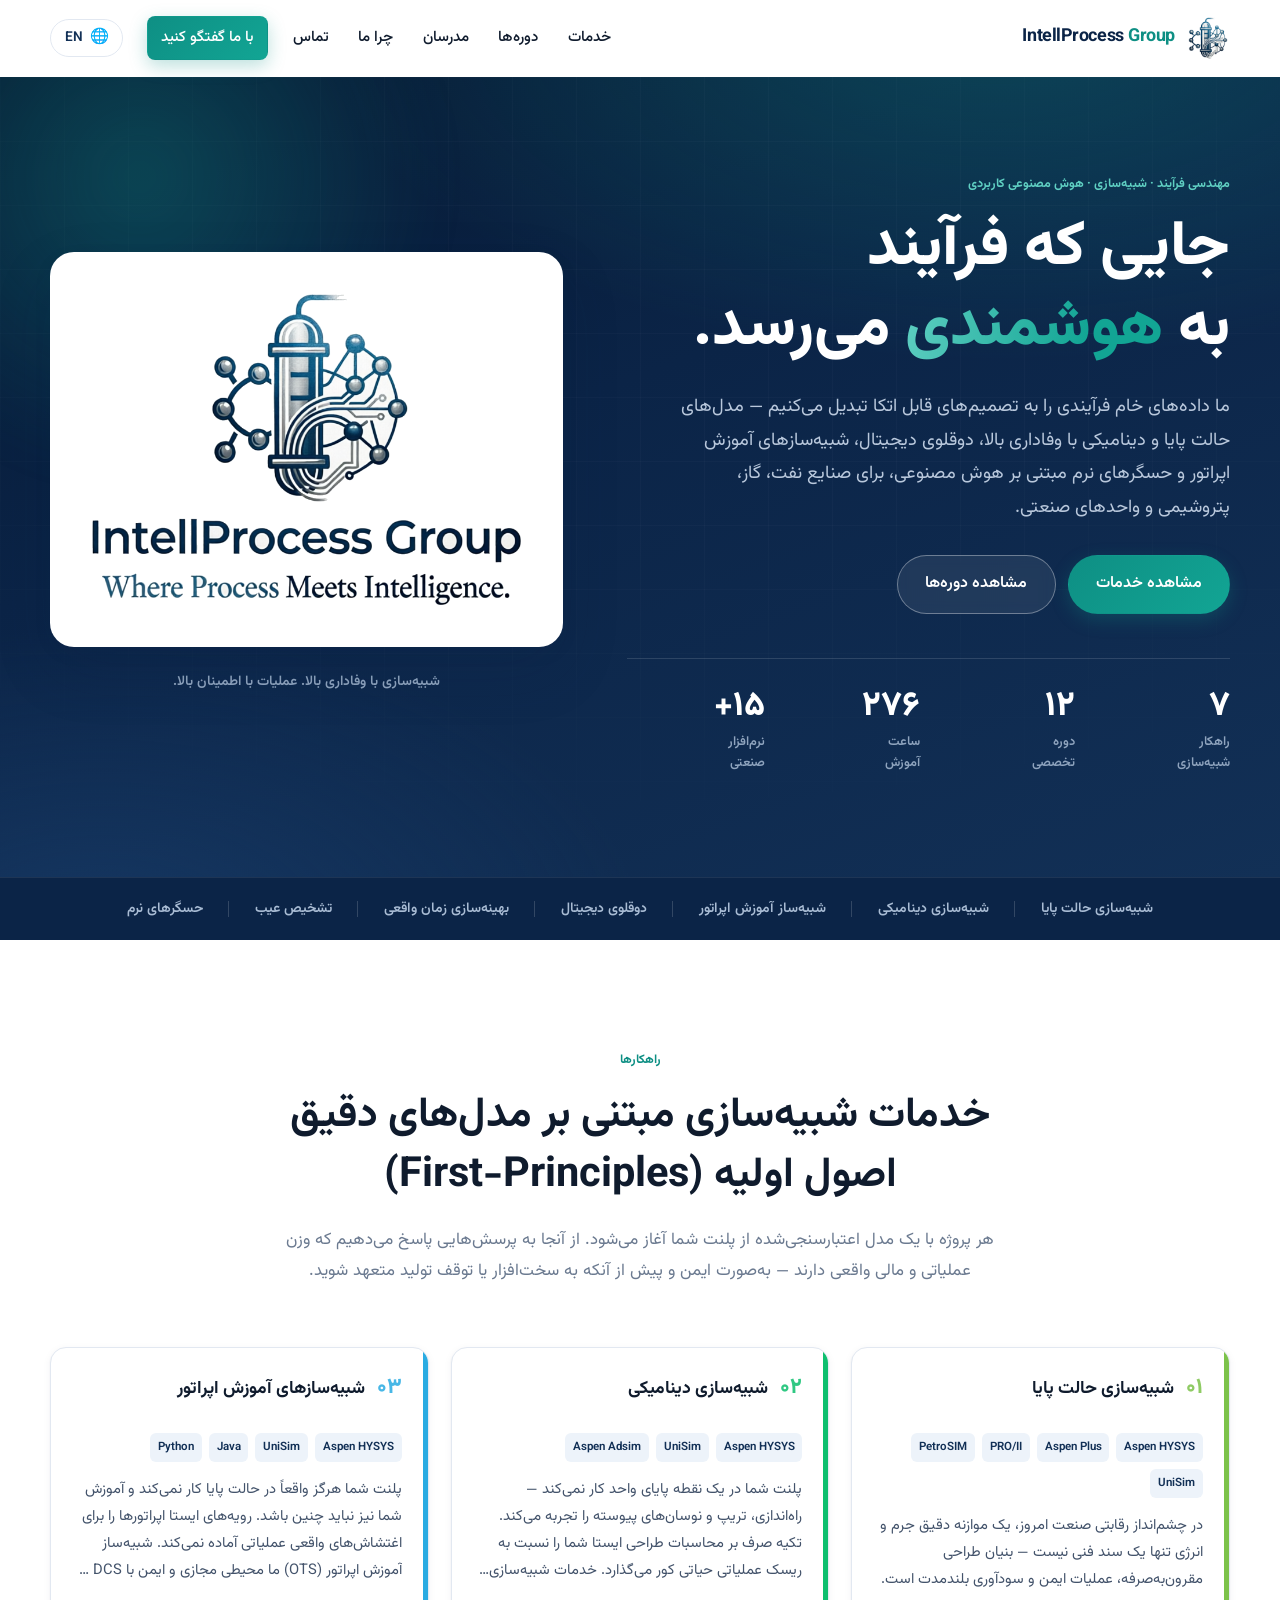
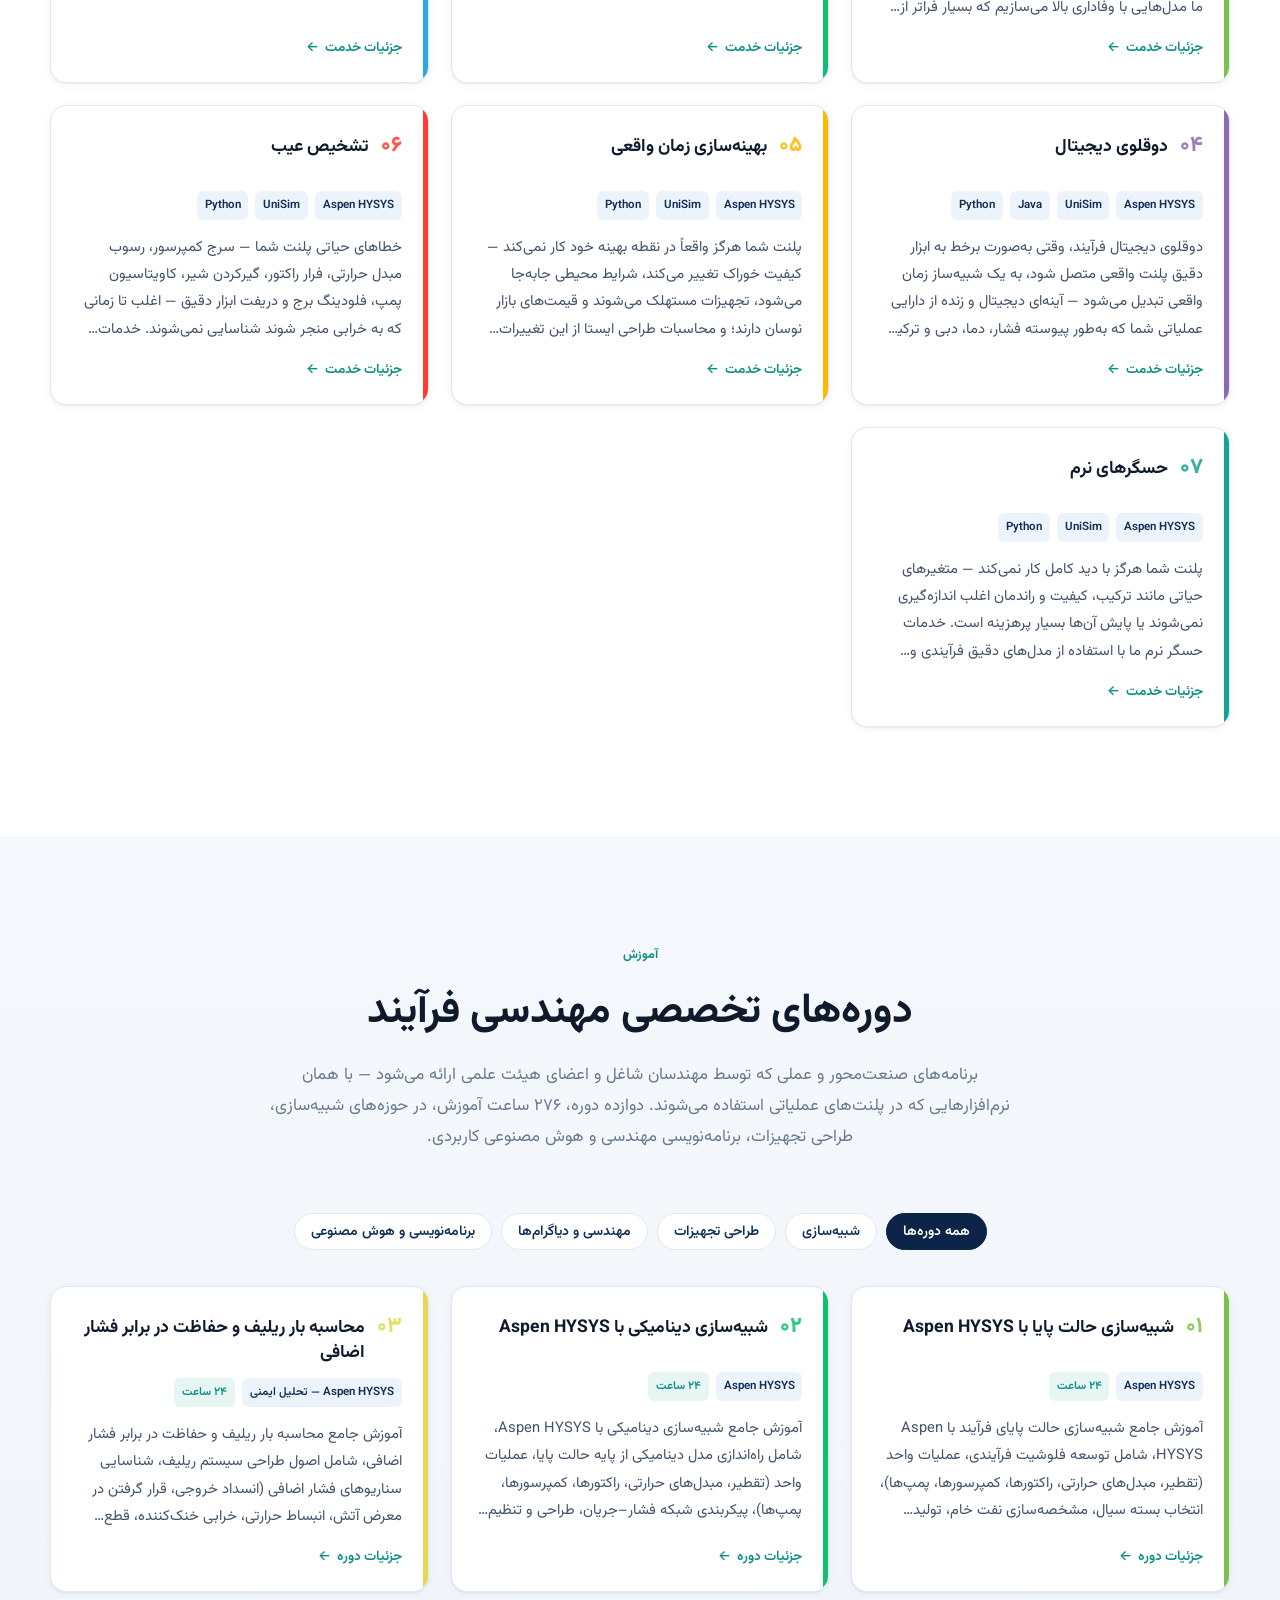
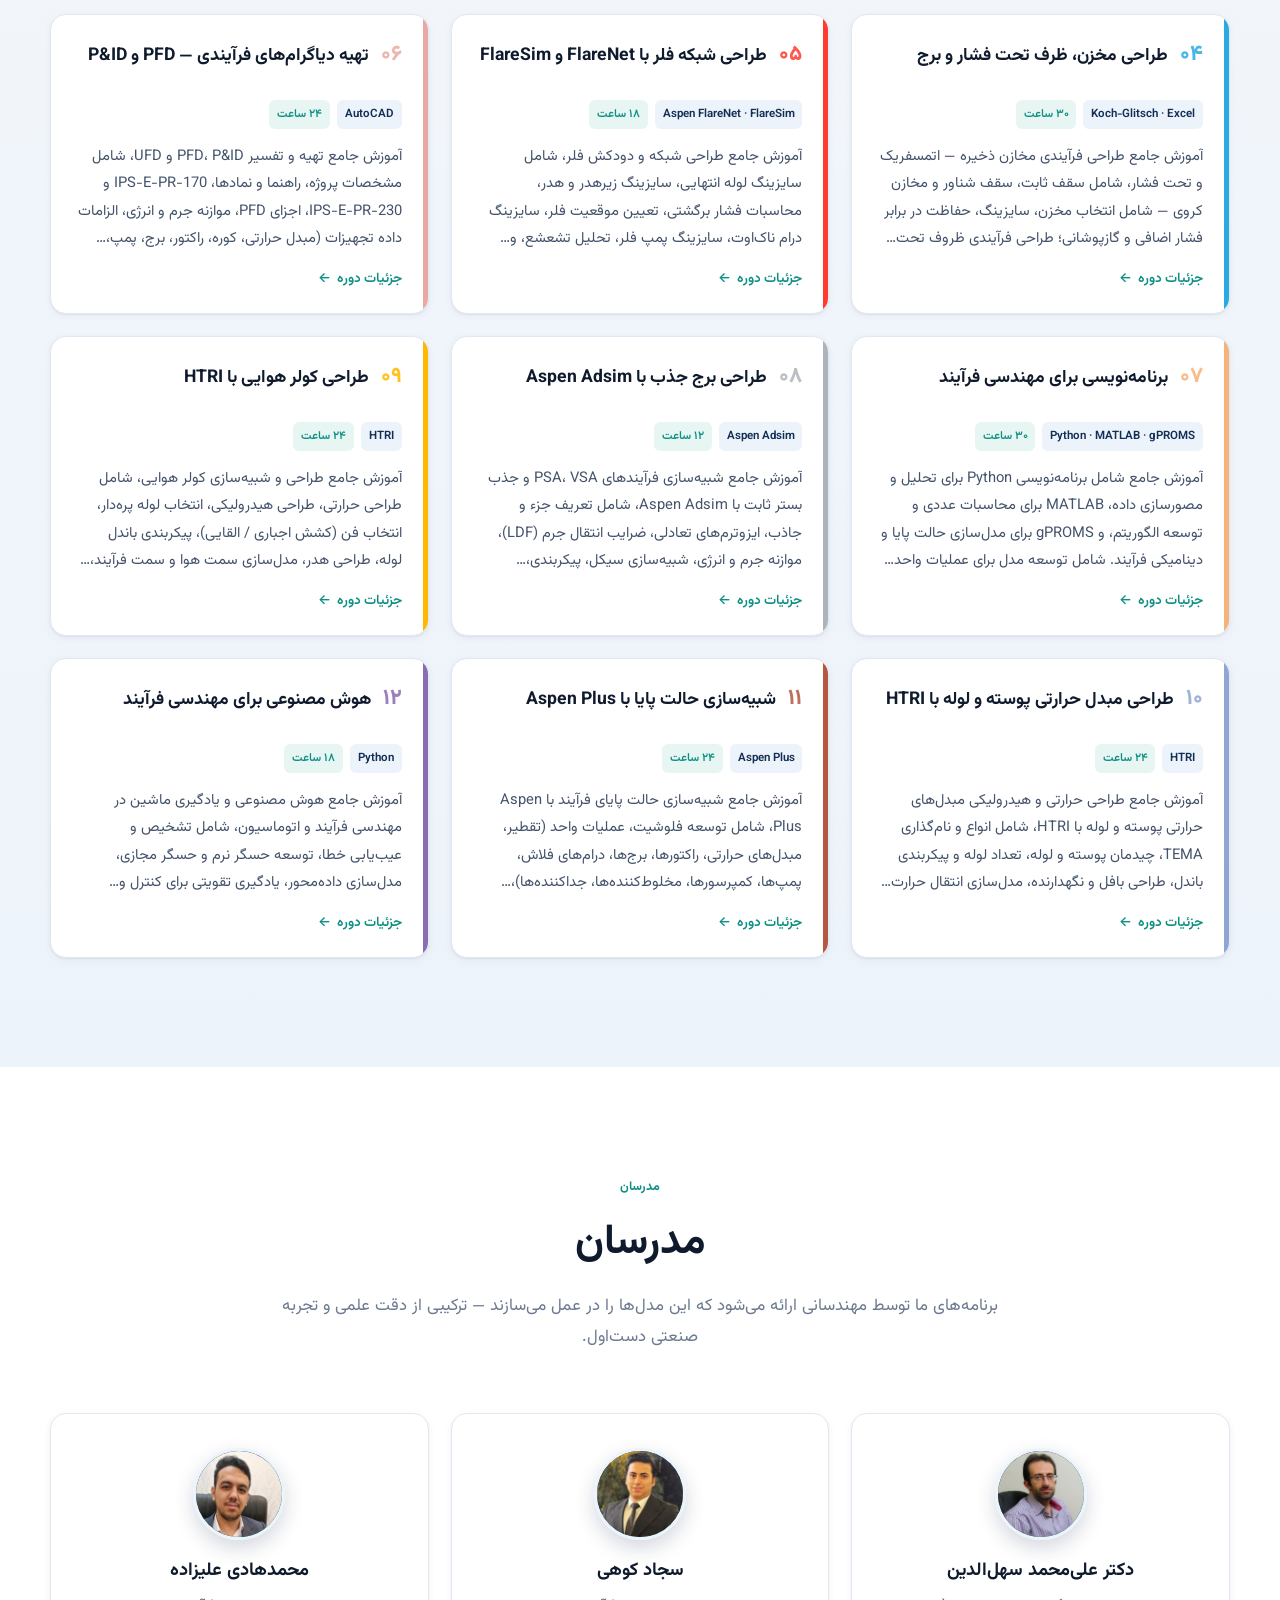
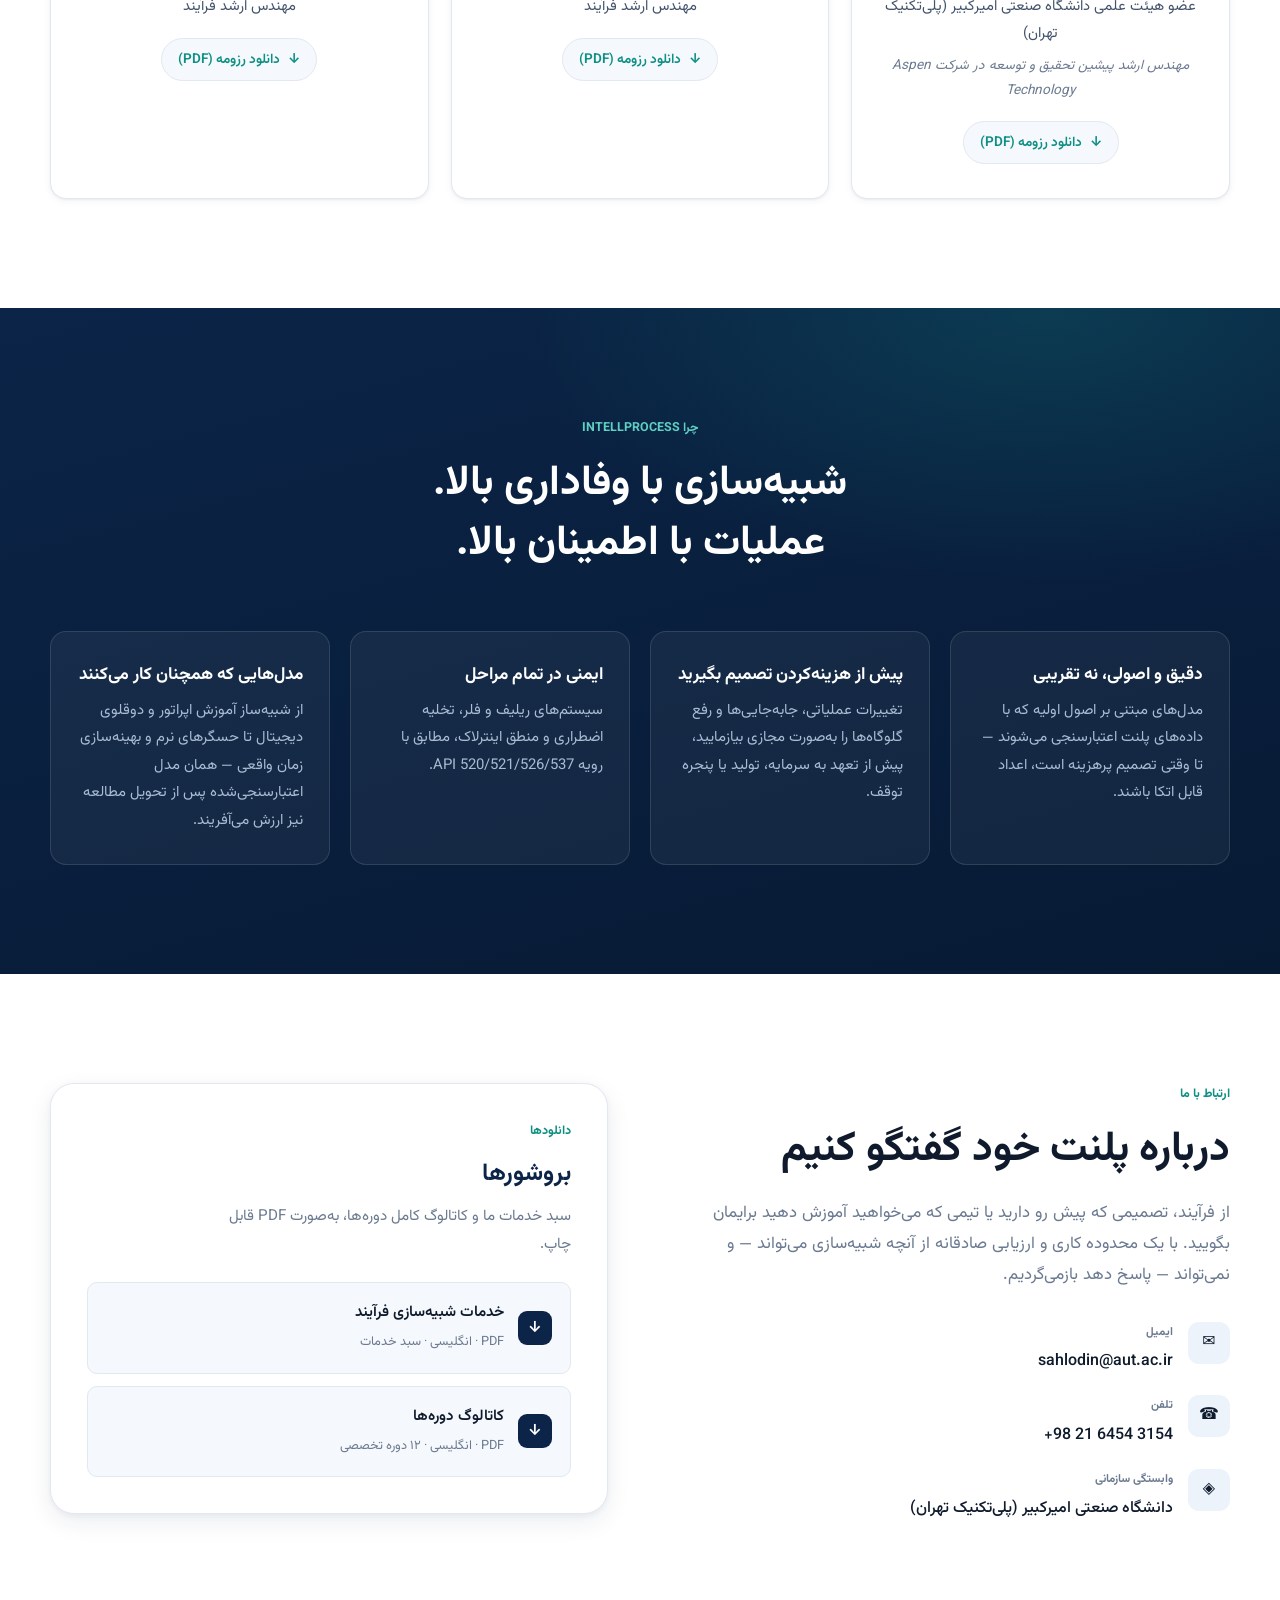
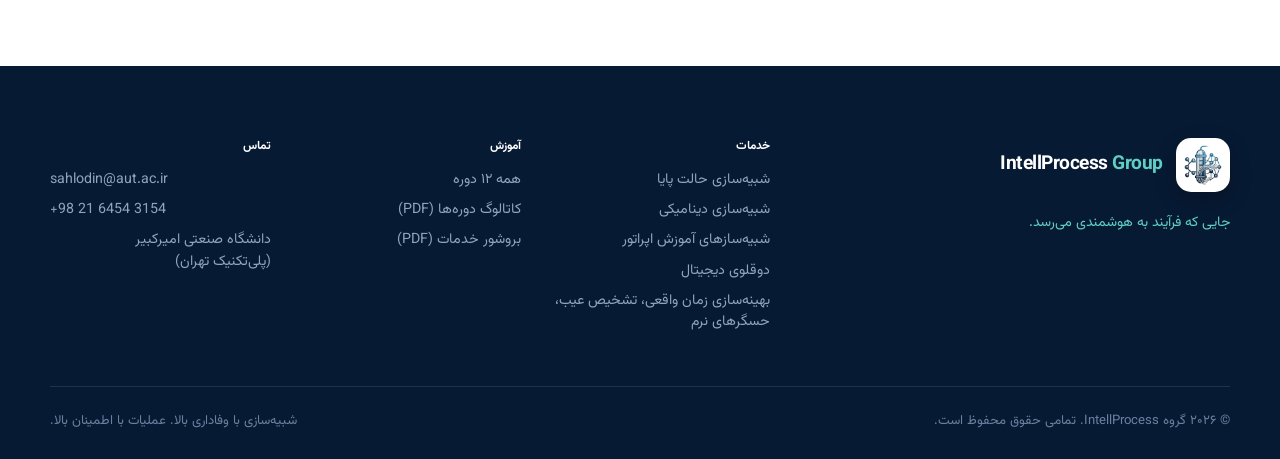
==== index.html @ f1c38908 "initial commit" ====
<!DOCTYPE html>
<html lang="fa" dir="rtl">
<head>
<meta charset="utf-8">
<meta name="viewport" content="width=device-width, initial-scale=1">
<title>گروه IntellProcess — جایی که فرآیند به هوشمندی می‌رسد</title>
<meta name="description" content="گروه IntellProcess خدمات شبیه‌سازی فرآیند با وفاداری بالا ارائه می‌دهد — مدل‌سازی حالت پایا و دینامیکی، دوقلوی دیجیتال، شبیه‌ساز آموزش اپراتور، بهینه‌سازی زمان واقعی، تشخیص عیب و حسگرهای نرم — همراه با دوره‌های تخصصی مهندسی فرآیند در Aspen HYSYS، Aspen Plus، HTRI و بیشتر.">
<meta name="theme-color" content="#0B2447">
<link rel="icon" type="image/png" href="assets/img/favicon-64.png">
<link rel="apple-touch-icon" href="assets/img/apple-touch-icon.png">
<meta property="og:title" content="گروه IntellProcess — جایی که فرآیند به هوشمندی می‌رسد">
<meta property="og:description" content="شبیه‌سازی با وفاداری بالا. عملیات با اطمینان بالا. خدمات شبیه‌سازی فرآیند و دوره‌های تخصصی مهندسی فرآیند.">
<meta property="og:image" content="assets/img/logo-lockup.png">
<meta property="og:locale" content="fa_IR">
<link rel="preconnect" href="https://fonts.googleapis.com">
<link rel="preconnect" href="https://fonts.gstatic.com" crossorigin>
<link href="https://fonts.googleapis.com/css2?family=Inter:wght@400;500;600;700&family=Sora:wght@600;700;800&family=Vazirmatn:wght@400;500;600;700;800&display=swap" rel="stylesheet">
<link rel="alternate" hreflang="fa" href="index.html">
<link rel="alternate" hreflang="en" href="en.html">
<link rel="alternate" hreflang="x-default" href="index.html">
<link rel="stylesheet" href="assets/css/styles.css">
</head>
<body>
<a class="skip-link" href="#main">پرش به محتوا</a>

<header class="header" id="top">
  <div class="wrap header__inner">
    <a class="brand" href="#top" aria-label="گروه IntellProcess — صفحه اصلی">
      <img class="brand__mark" src="assets/img/logo-mark.png" alt="" width="44" height="44">
      <span class="brand__name" dir="ltr"><b>IntellProcess</b> <i>Group</i></span>
    </a>

    <nav class="nav" id="nav" aria-label="ناوبری اصلی">
      <a href="#services">خدمات</a>
      <a href="#courses">دوره‌ها</a>
      <a href="#instructors">مدرسان</a>
      <a href="#approach">چرا ما</a>
      <a href="#contact">تماس</a>
      <a class="btn btn--primary nav__cta" href="#contact">با ما گفتگو کنید</a>
    </nav>

    <a class="lang" href="en.html" hreflang="en" lang="en" aria-label="Switch language to English">
      <span class="lang__ico" aria-hidden="true">🌐</span>EN
    </a>

    <button class="nav-toggle" id="navToggle" aria-expanded="false" aria-controls="nav" aria-label="نمایش منو">
      <span></span><span></span><span></span>
    </button>
  </div>
</header>

<main id="main">

  <!-- ── HERO ─────────────────────────────────────────────── -->
  <section class="hero">
    <div class="hero__grid" aria-hidden="true"></div>
    <div class="hero__glow" aria-hidden="true"></div>
    <div class="wrap hero__inner">
      <div class="hero__copy">
        <p class="eyebrow eyebrow--light">مهندسی فرآیند · شبیه‌سازی · هوش مصنوعی کاربردی</p>
        <h1 class="hero__title">جایی که فرآیند<br>به <span class="accent">هوشمندی</span> می‌رسد.</h1>
        <p class="hero__lede">
          ما داده‌های خام فرآیندی را به تصمیم‌های قابل اتکا تبدیل می‌کنیم —
          مدل‌های حالت پایا و دینامیکی با وفاداری بالا، دوقلوی دیجیتال، شبیه‌سازهای آموزش اپراتور
          و حسگرهای نرم مبتنی بر هوش مصنوعی، برای صنایع نفت، گاز، پتروشیمی و واحدهای صنعتی.
        </p>
        <div class="hero__actions">
          <a class="btn btn--primary btn--lg" href="#services">مشاهده خدمات</a>
          <a class="btn btn--ghost btn--lg" href="#courses">مشاهده دوره‌ها</a>
        </div>
        <dl class="stats">
          <div class="stat"><dt>۷</dt><dd>راهکار<br>شبیه‌سازی</dd></div>
          <div class="stat"><dt>۱۲</dt><dd>دوره<br>تخصصی</dd></div>
          <div class="stat"><dt>۲۷۶</dt><dd>ساعت<br>آموزش</dd></div>
          <div class="stat"><dt>۱۵+</dt><dd>نرم‌افزار<br>صنعتی</dd></div>
        </dl>
      </div>

      <div class="hero__panel">
        <div class="hero__card">
          <img src="assets/img/logo-lockup.png" alt="IntellProcess Group — Where Process Meets Intelligence" width="740" height="537">
        </div>
        <p class="hero__cardnote">شبیه‌سازی با وفاداری بالا. عملیات با اطمینان بالا.</p>
      </div>
    </div>
  </section>

  <!-- ── CAPABILITY STRIP ─────────────────────────────────── -->
  <section class="strip" aria-label="راهکارهای ما در یک نگاه">
    <div class="wrap">
      <ul class="strip__list">
        <li>شبیه‌سازی حالت پایا</li>
        <li>شبیه‌سازی دینامیکی</li>
        <li>شبیه‌ساز آموزش اپراتور</li>
        <li>دوقلوی دیجیتال</li>
        <li>بهینه‌سازی زمان واقعی</li>
        <li>تشخیص عیب</li>
        <li>حسگرهای نرم</li>
      </ul>
    </div>
  </section>

  <!-- ── SERVICES ─────────────────────────────────────────── -->
  <section class="section" id="services">
    <div class="wrap">
      <header class="section__head reveal">
        <p class="eyebrow">راهکارها</p>
        <h2 class="section__title">خدمات شبیه‌سازی مبتنی بر مدل‌های دقیق اصول اولیه (First-Principles)</h2>
        <p class="section__lede">
          هر پروژه با یک مدل اعتبارسنجی‌شده از پلنت شما آغاز می‌شود. از آنجا به پرسش‌هایی پاسخ
          می‌دهیم که وزن عملیاتی و مالی واقعی دارند — به‌صورت ایمن و پیش از آنکه به سخت‌افزار یا
          توقف تولید متعهد شوید.
        </p>
      </header>

      <div class="courses" id="serviceGrid">

        <article class="course reveal" style="--c:#7CC24A" data-kind="service">
          <div class="course__bar"></div>
          <div class="course__head">
            <span class="course__num">۰۱</span>
            <h3>شبیه‌سازی حالت پایا</h3>
          </div>
          <div class="course__meta">
            <span class="tag">Aspen HYSYS</span><span class="tag">Aspen Plus</span><span class="tag">PRO/II</span><span class="tag">PetroSIM</span><span class="tag">UniSim</span>
          </div>
          <div class="course__body">
            <p>در چشم‌انداز رقابتی صنعت امروز، یک موازنه دقیق جرم و انرژی تنها یک سند فنی نیست —
            بنیان طراحی مقرون‌به‌صرفه، عملیات ایمن و سودآوری بلندمدت است. ما مدل‌هایی با وفاداری
            بالا می‌سازیم که بسیار فراتر از محاسبات پایه می‌روند و داده‌های خام فرآیندی را به بینش
            مهندسی قابل اقدام تبدیل می‌کنند؛ تا بتوانید مصرف انرژی را بهینه کنید، گلوگاه‌ها را حذف
            کنید و هزینه سرمایه‌ای و عملیاتی را پیش از خرج کردن یک دلار برای سخت‌افزار کاهش دهید.</p>
          </div>
          <button class="course__more" type="button">جزئیات خدمت</button>
        </article>

        <article class="course reveal" style="--c:#0DBF6E" data-kind="service">
          <div class="course__bar"></div>
          <div class="course__head">
            <span class="course__num">۰۲</span>
            <h3>شبیه‌سازی دینامیکی</h3>
          </div>
          <div class="course__meta">
            <span class="tag">Aspen HYSYS</span><span class="tag">UniSim</span><span class="tag">Aspen Adsim</span>
          </div>
          <div class="course__body">
            <p>پلنت شما در یک نقطه پایای واحد کار نمی‌کند — راه‌اندازی، تریپ و نوسان‌های پیوسته را
            تجربه می‌کند. تکیه صرف بر محاسبات طراحی ایستا شما را نسبت به ریسک عملیاتی حیاتی کور می‌گذارد.
            خدمات شبیه‌سازی دینامیکی ما رفتار گذرای واقعی فرآیند شما را مدل‌سازی می‌کند و به ما
            امکان می‌دهد سناریوهای کنترلی، توالی‌های خاموشی اضطراری و سیستم‌های ضدسرج کمپرسور را
            به‌صورت مجازی بیازماییم. نتیجه، اطمینان برای اتخاذ تصمیم‌های عملیاتی حیاتی است — بهبود
            ایمنی، حفاظت از دارایی‌ها و پرهیز از توقف‌های پرهزینه.</p>
          </div>
        
          <button class="course__more" type="button">جزئیات خدمت</button>
        </article>

        <article class="course reveal" style="--c:#29ABE2" data-kind="service">
          <div class="course__bar"></div>
          <div class="course__head">
            <span class="course__num">۰۳</span>
            <h3>شبیه‌سازهای آموزش اپراتور</h3>
          </div>
          <div class="course__meta">
            <span class="tag">Aspen HYSYS</span><span class="tag">UniSim</span><span class="tag">Java</span><span class="tag">Python</span>
          </div>
          <div class="course__body">
            <p>پلنت شما هرگز واقعاً در حالت پایا کار نمی‌کند و آموزش شما نیز نباید چنین باشد.
            رویه‌های ایستا اپراتورها را برای اغتشاش‌های واقعی عملیاتی آماده نمی‌کند. شبیه‌ساز آموزش
            اپراتور (OTS) ما محیطی مجازی و ایمن با DCS و SIS کاملاً بازسازی‌شده و HMI
            مشابه فراهم می‌کند — به‌گونه‌ای که هر صفحه، آلارم و دکمه کنترل دقیقاً مانند کنسول واقعی به نظر
            می‌رسد و رفتار می‌کند. اپراتورها راه‌اندازی، تریپ و سناریوهای اضطراری را بارها تمرین
            می‌کنند، بدون آنکه پلنت در خطر باشد. نتیجه، نیروی کاری است که با اطمینان واکنش نشان
            می‌دهد، خطای انسانی را کاهش می‌دهد و از توقف‌های پرهزینه جلوگیری می‌کند.</p>
          </div>
          <button class="course__more" type="button">جزئیات خدمت</button>
        </article>

        <article class="course reveal" style="--c:#8B6BB1" data-kind="service">
          <div class="course__bar"></div>
          <div class="course__head">
            <span class="course__num">۰۴</span>
            <h3>دوقلوی دیجیتال</h3>
          </div>
          <div class="course__meta">
            <span class="tag">Aspen HYSYS</span><span class="tag">UniSim</span><span class="tag">Java</span><span class="tag">Python</span>
          </div>
          <div class="course__body">
            <p>دوقلوی دیجیتال فرآیند، وقتی به‌صورت برخط به ابزار دقیق پلنت واقعی متصل شود، به یک
            شبیه‌ساز زمان واقعی تبدیل می‌شود — آینه‌ای دیجیتال و زنده از دارایی عملیاتی شما که
            به‌طور پیوسته فشار، دما، دبی و ترکیب را برای هر جریان و هر سینی در هر برج محاسبه
            می‌کند. این سیستم به‌عنوان حسگر نرم و پشتیبان آنالایزرهای برخط عمل می‌کند، تشخیص
            پیشرفته اجزای مشکل‌دار را از طریق آلارم‌های کل‌نگر مانند «افت راندمان کمپرسور»
            به‌جای ابزارهای فیزیکی تک‌متغیره فراهم می‌آورد، و با اجرای سریع‌تر از زمان واقعی
            پیش‌بینی‌های آینده‌نگر ارائه می‌دهد — مانند «برج فشار بالا در ۱۰ دقیقه فلود می‌کند»
            یا «کیفیت محصول در ۳۰ دقیقه از مشخصات خارج می‌شود». این مدل که همیشه با وضعیت جاری
            پلنت همگام است، به‌عنوان مشاور تحلیل سناریو (what-if) نیز عمل می‌کند و با تصاویر
            لحظه‌ای (snapshot) ذخیره‌شده خودکار، تحلیل پس از حادثه را با بازگردانی شرایط دقیق گذشته و بازپخش سناریو ممکن
            می‌سازد.</p>
          </div>
          <button class="course__more" type="button">جزئیات خدمت</button>
        </article>

        <article class="course reveal" style="--c:#FFB800" data-kind="service">
          <div class="course__bar"></div>
          <div class="course__head">
            <span class="course__num">۰۵</span>
            <h3>بهینه‌سازی زمان واقعی</h3>
          </div>
          <div class="course__meta">
            <span class="tag">Aspen HYSYS</span><span class="tag">UniSim</span><span class="tag">Python</span>
          </div>
          <div class="course__body">
            <p>پلنت شما هرگز واقعاً در نقطه بهینه خود کار نمی‌کند — کیفیت خوراک تغییر می‌کند،
            شرایط محیطی جابه‌جا می‌شود، تجهیزات مستهلک می‌شوند و قیمت‌های بازار نوسان دارند؛ و
            محاسبات طراحی ایستا از این تغییرات عقب می‌مانند. خدمات بهینه‌سازی زمان واقعی ما از یک
            مدل فرآیندی دقیق و با وفاداری بالا استفاده می‌کند که به‌طور پیوسته شرایط عملیاتی بهینه
            پلنت شما را محاسبه می‌کند — بیشینه‌سازی بازده، کمینه‌سازی مصرف انرژی و بهبود سودآوری —
            با رعایت تمام محدودیت‌های فرآیندی، حدود تجهیزات و حاشیه‌های ایمنی. این سیستم
            توصیه‌های آگاه به محدودیت ارائه می‌دهد، تحلیل فرضی را پیش از اعمال تغییرات روی پلنت
            واقعی ممکن می‌سازد، و با کمّی‌کردن اثر مالی رفع محدودیت‌های فرآیندی، فرصت‌های رفع
            گلوگاه را آشکار می‌کند.</p>
          </div>
          <button class="course__more" type="button">جزئیات خدمت</button>
        </article>

        <article class="course reveal" style="--c:#FF3B30" data-kind="service">
          <div class="course__bar"></div>
          <div class="course__head">
            <span class="course__num">۰۶</span>
            <h3>تشخیص عیب</h3>
          </div>
          <div class="course__meta">
            <span class="tag">Aspen HYSYS</span><span class="tag">UniSim</span><span class="tag">Python</span>
          </div>
          <div class="course__body">
            <p>خطاهای حیاتی پلنت شما — سرج کمپرسور، رسوب مبدل حرارتی، فرار راکتور، گیرکردن شیر،
            کاویتاسیون پمپ، فلودینگ برج و دریفت ابزار دقیق — اغلب تا زمانی که به خرابی منجر شوند
            شناسایی نمی‌شوند. خدمات تشخیص و عیب‌یابی خطای ما، مدل‌های فرآیندی مبتنی بر اصول اولیه
            را با یادگیری ماشین (طبقه‌بندی، PCA، PLS، شبکه‌های عصبی) و داده‌های زمان واقعی
            SCADA/DCS ترکیب می‌کند تا امضای خطاهای مشخص را شناسایی، اجزای معیوب را جداسازی، شدت
            خطا را طبقه‌بندی و پیش از عبور از حدود عملیاتی، هشدارهای پیش‌بینانه صادر کند — و بدین
            ترتیب وابستگی به بازبینی دستی لاگ‌ها یا آلارم‌های آستانه تک‌متغیره حذف می‌شود.</p>
          </div>
          <div class="apps">
            <h4>کاربردهای واقعی</h4>
            <ul>
              <li><b>ارتعاش کمپرسور</b> — تحلیل فرکانسی و روند دامنه برای شناسایی سایش یاتاقان، عدم تعادل پروانه و پیش‌نشانه‌های سرج.</li>
              <li><b>رسوب مبدل حرارتی</b> — ردیابی ضریب رسوب و ضریب U از دما و بار ورودی/خروجی، و زمان‌بندی شست‌وشو پیش از کاهش تولید.</li>
              <li><b>کاویتاسیون پمپ</b> — افت فشار مکش، جهش جریان موتور و تغییر الگوی ارتعاش، برای جلوگیری از فرسایش پروانه.</li>
              <li><b>فلودینگ برج</b> — روند افت فشار (DP)، پروفیل دمای سینی و نوسان سطح مایع، برای جلوگیری از محصول خارج از مشخصات.</li>
              <li><b>دریفت ابزار دقیق</b> — همبستگی متقابل سنسورهای افزونه و اعتبارسنجی مدل‌محور، بدون کالیبراسیون دستی.</li>
            </ul>
          </div>
          <button class="course__more" type="button">جزئیات خدمت</button>
        </article>

        <article class="course reveal" style="--c:#12A594" data-kind="service">
          <div class="course__bar"></div>
          <div class="course__head">
            <span class="course__num">۰۷</span>
            <h3>حسگرهای نرم</h3>
          </div>
          <div class="course__meta">
            <span class="tag">Aspen HYSYS</span><span class="tag">UniSim</span><span class="tag">Python</span>
          </div>
          <div class="course__body">
            <p>پلنت شما هرگز با دید کامل کار نمی‌کند — متغیرهای حیاتی مانند ترکیب، کیفیت و راندمان
            اغلب اندازه‌گیری نمی‌شوند یا پایش آن‌ها بسیار پرهزینه است. خدمات حسگر نرم ما با
            استفاده از مدل‌های دقیق فرآیندی و داده‌های زمان واقعی، این متغیرها را به‌طور پیوسته
            استنتاج می‌کند، نیاز به آزمون‌های آزمایشگاهی را حذف می‌کند، خطای انسانی را کاهش
            می‌دهد و پایش ایمن جریان‌های سمی یا خطرناک را ممکن می‌سازد — تا بتوانید کیفیت را بهبود
            دهید و هزینه‌ها را بدون نصب سخت‌افزار گران‌قیمت کاهش دهید.</p>
          </div>
          <div class="apps">
            <h4>کاربردهای واقعی</h4>
            <ul>
              <li><b>واحد جداسازی هوا</b> — استنتاج زمان واقعی خلوص O₂ و N₂ از دما، فشار و دبی برج‌ها، به‌عنوان پشتیبان آنالایزرهای گران‌قیمت.</li>
              <li><b>تصفیه فاضلاب</b> — استنتاج برخط BOD، COD، اکسیژن محلول، pH، SVI و نیتروژن/فسفر کل از داده‌های فرآیندی.</li>
              <li><b>واحد آب</b> — استنتاج برخط سیلیس، هدایت الکتریکی، TDS و نقطه شکست رزین از دبی، دما و عمر بستر، به‌جای نمونه‌برداری دستی و آزمون دستی رزین.</li>
            </ul>
          </div>
          <button class="course__more" type="button">جزئیات خدمت</button>
        </article>

      </div>
    </div>
  </section>

  <!-- ── COURSES ──────────────────────────────────────────── -->
  <section class="section section--tint" id="courses">
    <div class="wrap">
      <header class="section__head reveal">
        <p class="eyebrow">آموزش</p>
        <h2 class="section__title">دوره‌های تخصصی مهندسی فرآیند</h2>
        <p class="section__lede">
          برنامه‌های صنعت‌محور و عملی که توسط مهندسان شاغل و اعضای هیئت علمی ارائه می‌شود — با
          همان نرم‌افزارهایی که در پلنت‌های عملیاتی استفاده می‌شوند. دوازده دوره، ۲۷۶ ساعت آموزش،
          در حوزه‌های شبیه‌سازی، طراحی تجهیزات، برنامه‌نویسی مهندسی و هوش مصنوعی کاربردی.
        </p>
      </header>

      <div class="filters" id="filters" role="group" aria-label="فیلتر دوره‌ها بر اساس دسته‌بندی">
        <button class="chip is-active" data-filter="all">همه دوره‌ها</button>
        <button class="chip" data-filter="simulation">شبیه‌سازی</button>
        <button class="chip" data-filter="design">طراحی تجهیزات</button>
        <button class="chip" data-filter="engineering">مهندسی و دیاگرام‌ها</button>
        <button class="chip" data-filter="ai">برنامه‌نویسی و هوش مصنوعی</button>
      </div>

      <div class="courses" id="courseGrid">

        <article class="course reveal" data-cat="simulation" style="--c:#7CC24A">
          <div class="course__bar"></div>
          <div class="course__head">
            <span class="course__num">۰۱</span>
            <h3>شبیه‌سازی حالت پایا با Aspen HYSYS</h3>
          </div>
          <div class="course__meta"><span class="tag">Aspen HYSYS</span><span class="tag tag--time">۲۴ ساعت</span></div>
          <div class="course__body">
            <p>آموزش جامع شبیه‌سازی حالت پایای فرآیند با Aspen HYSYS، شامل توسعه فلوشیت فرآیندی،
            عملیات واحد (تقطیر، مبدل‌های حرارتی، راکتورها، کمپرسورها، پمپ‌ها)، انتخاب بسته سیال،
            مشخصه‌سازی نفت خام، تولید شبه‌جزءها، مخلوط‌سازی نفت خام، همگرایی جریان بازگشتی (Recycle)،
            ارزیابی هیدرولیکی برج، سینتیک راکتور، تحلیل حساسیت، بهینه‌سازی، استفاده از
            صفحه‌گسترده و اعتبارسنجی.</p>
          </div>
          <button class="course__more" type="button">جزئیات دوره</button>
        </article>

        <article class="course reveal" data-cat="simulation" style="--c:#0DBF6E">
          <div class="course__bar"></div>
          <div class="course__head">
            <span class="course__num">۰۲</span>
            <h3>شبیه‌سازی دینامیکی با Aspen HYSYS</h3>
          </div>
          <div class="course__meta"><span class="tag">Aspen HYSYS</span><span class="tag tag--time">۲۴ ساعت</span></div>
          <div class="course__body">
            <p>آموزش جامع شبیه‌سازی دینامیکی با Aspen HYSYS، شامل راه‌اندازی مدل دینامیکی از پایه
            حالت پایا، عملیات واحد (تقطیر، مبدل‌های حرارتی، راکتورها، کمپرسورها، پمپ‌ها)،
            پیکربندی شبکه فشار–جریان، طراحی و تنظیم سیستم کنترل (کنترل‌کننده‌های PID)، سیستم‌های
            خاموشی ایمنی و اینترلاک، تحلیل اغتشاش و آزمون سناریو، رفتار دینامیکی برج و راکتور،
            تحلیل سرج کمپرسور و کنترل ضدسرج، مطالعات تخلیه اضطراری، اعتبارسنجی عملکرد
            کنترل‌کننده و اعتبارسنجی با داده‌های عملیاتی پلنت.</p>
          </div>
          <button class="course__more" type="button">جزئیات دوره</button>
        </article>

        <article class="course reveal" data-cat="design" style="--c:#E3D94F">
          <div class="course__bar"></div>
          <div class="course__head">
            <span class="course__num">۰۳</span>
            <h3>محاسبه بار ریلیف و حفاظت در برابر فشار اضافی</h3>
          </div>
          <div class="course__meta"><span class="tag">Aspen HYSYS — تحلیل ایمنی</span><span class="tag tag--time">۲۴ ساعت</span></div>
          <div class="course__body">
            <p>آموزش جامع محاسبه بار ریلیف و حفاظت در برابر فشار اضافی، شامل اصول طراحی سیستم
            ریلیف، شناسایی سناریوهای فشار اضافی (انسداد خروجی، قرار گرفتن در معرض آتش، انبساط
            حرارتی، خرابی خنک‌کننده، قطع برق، خرابی ابزار دقیق، خرابی رفلاکس)، استانداردهای
            API 520/521/526، انتخاب تجهیز تخلیه فشار (PSV، PRV، دیسک انفجاری)، سایزینگ PSV و
            محاسبه اوریفیس، انتخاب و کاربرد دیسک انفجاری، پیکربندی لوله‌کشی ورودی و خروجی و
            تحلیل افت فشار، و طراحی سیستم تخلیه و بلوداون.</p>
          </div>
          <button class="course__more" type="button">جزئیات دوره</button>
        </article>

        <article class="course reveal" data-cat="design" style="--c:#29ABE2">
          <div class="course__bar"></div>
          <div class="course__head">
            <span class="course__num">۰۴</span>
            <h3>طراحی مخزن، ظرف تحت فشار و برج</h3>
          </div>
          <div class="course__meta"><span class="tag">Koch-Glitsch · Excel</span><span class="tag tag--time">۳۰ ساعت</span></div>
          <div class="course__body">
            <p>آموزش جامع طراحی فرآیندی مخازن ذخیره — اتمسفریک و تحت فشار، شامل سقف ثابت، سقف
            شناور و مخازن کروی — شامل انتخاب مخزن، سایزینگ، حفاظت در برابر فشار اضافی و
            گازپوشانی؛ طراحی فرآیندی ظروف تحت فشار، شامل ظروف عمودی و افقی از جمله جداکننده‌های
            دوفازی و سه‌فازی، با سایزینگ ظرف، انتخاب اجزای داخلی فرآیندی و حفاظت در برابر فشار
            اضافی؛ و طراحی فرآیندی برج‌ها، شامل برج‌های سینی‌دار و پکینگ‌دار با سایزینگ برج،
            طراحی هیدرولیکی، انتخاب سینی و پکینگ، اجزای داخلی فرآیندی، راندمان مرحله، تحلیل
            فلودینگ و انتریمنت و محاسبات افت فشار.</p>
          </div>
          <button class="course__more" type="button">جزئیات دوره</button>
        </article>

        <article class="course reveal" data-cat="design" style="--c:#FF3B30">
          <div class="course__bar"></div>
          <div class="course__head">
            <span class="course__num">۰۵</span>
            <h3>طراحی شبکه فلر با FlareNet و FlareSim</h3>
          </div>
          <div class="course__meta"><span class="tag">Aspen FlareNet · FlareSim</span><span class="tag tag--time">۱۸ ساعت</span></div>
          <div class="course__body">
            <p>آموزش جامع طراحی شبکه و دودکش فلر، شامل سایزینگ لوله انتهایی، سایزینگ زیرهدر و
            هدر، محاسبات فشار برگشتی، تعیین موقعیت فلر، سایزینگ درام ناک‌اوت، سایزینگ پمپ فلر،
            تحلیل تشعشع، و انطباق با API 521 و API 537.</p>
          </div>
          <button class="course__more" type="button">جزئیات دوره</button>
        </article>

        <article class="course reveal" data-cat="engineering" style="--c:#E9A9A3">
          <div class="course__bar"></div>
          <div class="course__head">
            <span class="course__num">۰۶</span>
            <h3>تهیه دیاگرام‌های فرآیندی — PFD و P&amp;ID</h3>
          </div>
          <div class="course__meta"><span class="tag">AutoCAD</span><span class="tag tag--time">۲۴ ساعت</span></div>
          <div class="course__body">
            <p>آموزش جامع تهیه و تفسیر PFD، P&amp;ID و UFD، شامل مشخصات پروژه، راهنما و نمادها،
            IPS-E-PR-170 و IPS-E-PR-230، اجزای PFD، موازنه جرم و انرژی، الزامات داده تجهیزات
            (مبدل حرارتی، کوره، راکتور، برج، پمپ، کمپرسور، مخزن)، ابزار دقیق و سیستم‌های کنترل،
            اطلاعات خط و PMS، سایزینگ خط در HYSYS، سطوح خاموشی، تهیه UFD، و مطالعات موردی برای
            واحدهای گازی و پالایشگاهی.</p>
          </div>
          <button class="course__more" type="button">جزئیات دوره</button>
        </article>

        <article class="course reveal" data-cat="ai" style="--c:#F7B27A">
          <div class="course__bar"></div>
          <div class="course__head">
            <span class="course__num">۰۷</span>
            <h3>برنامه‌نویسی برای مهندسی فرآیند</h3>
          </div>
          <div class="course__meta"><span class="tag">Python · MATLAB · gPROMS</span><span class="tag tag--time">۳۰ ساعت</span></div>
          <div class="course__body">
            <p>آموزش جامع شامل برنامه‌نویسی Python برای تحلیل و مصورسازی داده، MATLAB برای
            محاسبات عددی و توسعه الگوریتم، و gPROMS برای مدل‌سازی حالت پایا و دینامیکی فرآیند.
            شامل توسعه مدل برای عملیات واحد (راکتورها، برج‌های تقطیر، مبدل‌های حرارتی، پمپ‌ها،
            کمپرسورها، کریستالایزرها، بیوراکتورها)، تخمین پارامتر، بهینه‌سازی فرآیند، موازنه جرم
            و انرژی، الزامات داده تجهیزات، ابزار دقیق و سیستم‌های کنترل، و بهینه‌سازی دینامیکی
            برای فرآیندهای بچ و پیوسته. همراه با مطالعات موردی برای صنایع نفت و گاز، پتروشیمی و
            بیوفرآیندهای دارویی، و نیز گردش‌کارهای یکپارچه‌سازی Python، MATLAB و gPROMS برای
            شبیه‌سازی و تحلیل سرتاسری.</p>
          </div>
          <button class="course__more" type="button">جزئیات دوره</button>
        </article>

        <article class="course reveal" data-cat="design" style="--c:#AEB4BC">
          <div class="course__bar"></div>
          <div class="course__head">
            <span class="course__num">۰۸</span>
            <h3>طراحی برج جذب با Aspen Adsim</h3>
          </div>
          <div class="course__meta"><span class="tag">Aspen Adsim</span><span class="tag tag--time">۱۲ ساعت</span></div>
          <div class="course__body">
            <p>آموزش جامع شبیه‌سازی فرآیندهای PSA، VSA و جذب بستر ثابت با Aspen Adsim، شامل تعریف
            جزء و جاذب، ایزوترم‌های تعادلی، ضرایب انتقال جرم (LDF)، موازنه جرم و انرژی، شبیه‌سازی
            سیکل، پیکربندی، برهم‌کنش بسترها، تعیین حالت پایای سیکلی، تحلیل منحنی شکست
            (Breakthrough)، و مطالعات موردی صنعتی از جمله واحدهای جداسازی هوا.</p>
          </div>
          <button class="course__more" type="button">جزئیات دوره</button>
        </article>

        <article class="course reveal" data-cat="design" style="--c:#FFB800">
          <div class="course__bar"></div>
          <div class="course__head">
            <span class="course__num">۰۹</span>
            <h3>طراحی کولر هوایی با HTRI</h3>
          </div>
          <div class="course__meta"><span class="tag">HTRI</span><span class="tag tag--time">۲۴ ساعت</span></div>
          <div class="course__body">
            <p>آموزش جامع طراحی و شبیه‌سازی کولر هوایی، شامل طراحی حرارتی، طراحی هیدرولیکی،
            انتخاب لوله پره‌دار، انتخاب فن (کشش اجباری / القایی)، پیکربندی باندل لوله، طراحی هدر،
            مدل‌سازی سمت هوا و سمت فرآیند، محاسبات افت فشار، تحلیل ارتعاش، ارزیابی عملکرد،
            عیب‌یابی و بهینه‌سازی.</p>
          </div>
          <button class="course__more" type="button">جزئیات دوره</button>
        </article>

        <article class="course reveal" data-cat="design" style="--c:#8FA6D4">
          <div class="course__bar"></div>
          <div class="course__head">
            <span class="course__num">۱۰</span>
            <h3>طراحی مبدل حرارتی پوسته و لوله با HTRI</h3>
          </div>
          <div class="course__meta"><span class="tag">HTRI</span><span class="tag tag--time">۲۴ ساعت</span></div>
          <div class="course__body">
            <p>آموزش جامع طراحی حرارتی و هیدرولیکی مبدل‌های حرارتی پوسته و لوله با HTRI، شامل
            انواع و نام‌گذاری TEMA، چیدمان پوسته و لوله، تعداد لوله و پیکربندی باندل، طراحی بافل
            و نگهدارنده، مدل‌سازی انتقال حرارت و افت فشار در سمت پوسته و سمت لوله، ضرایب رسوب و
            حاشیه‌ها، تحلیل ارتعاش، ارزیابی و رفع گلوگاه مبدل‌های موجود، و یکپارچه‌سازی با
            شبیه‌سازی دقیق فرآیند.</p>
          </div>
          <button class="course__more" type="button">جزئیات دوره</button>
        </article>

        <article class="course reveal" data-cat="simulation" style="--c:#B5563F">
          <div class="course__bar"></div>
          <div class="course__head">
            <span class="course__num">۱۱</span>
            <h3>شبیه‌سازی حالت پایا با Aspen Plus</h3>
          </div>
          <div class="course__meta"><span class="tag">Aspen Plus</span><span class="tag tag--time">۲۴ ساعت</span></div>
          <div class="course__body">
            <p>آموزش جامع شبیه‌سازی حالت پایای فرآیند با Aspen Plus، شامل توسعه فلوشیت، عملیات
            واحد (تقطیر، مبدل‌های حرارتی، راکتورها، برج‌ها، درام‌های فلاش، پمپ‌ها، کمپرسورها،
            مخلوط‌کننده‌ها، جداکننده‌ها)، انتخاب روش خواص، مشخصه‌سازی نفتی و تولید شبه‌جزءها،
            تولید منحنی پوشش فاز، تنظیم و رگرسیون خواص فیزیکی، شیمی الکترولیت، جابه‌جایی جامدات،
            فرآوری پلیمر، تقطیر مبتنی بر نرخ، مدل‌سازی دقیق برج (RadFrac)، ارزیابی هیدرولیکی
            برج (سایزینگ سینی، سایزینگ پکینگ)، تقطیر بچ، سینتیک راکتور، تحلیل حساسیت، بهینه‌سازی،
            مشخصات طراحی، مطالعات موردی، بلوک‌های محاسباتی (Calculator)، مدل‌سازی معادله‌گرا، عیب‌یابی
            همگرایی و اعتبارسنجی با داده‌های پلنت.</p>
          </div>
          <button class="course__more" type="button">جزئیات دوره</button>
        </article>

        <article class="course reveal" data-cat="ai" style="--c:#8B6BB1">
          <div class="course__bar"></div>
          <div class="course__head">
            <span class="course__num">۱۲</span>
            <h3>هوش مصنوعی برای مهندسی فرآیند</h3>
          </div>
          <div class="course__meta"><span class="tag">Python</span><span class="tag tag--time">۱۸ ساعت</span></div>
          <div class="course__body">
            <p>آموزش جامع هوش مصنوعی و یادگیری ماشین در مهندسی فرآیند و اتوماسیون، شامل تشخیص و
            عیب‌یابی خطا، توسعه حسگر نرم و حسگر مجازی، مدل‌سازی داده‌محور، یادگیری تقویتی برای
            کنترل و بهینه‌سازی فرآیند، نگهداری پیش‌بینانه، تشخیص ناهنجاری، پیش‌بینی سری‌های
            زمانی، مدل‌سازی ترکیبی (ترکیب یادگیری ماشین با شبیه‌سازی فرآیند)، مهندسی اتوماسیون
            برای یکپارچه‌سازی سیستم کنترل، و بهره‌گیری از مدل‌های زبانی بزرگ برای تولید گزارش و
            کمک مهندسی.</p>
          </div>
          <button class="course__more" type="button">جزئیات دوره</button>
        </article>

      </div>
    </div>
  </section>

  <!-- ── INSTRUCTORS ──────────────────────────────────────── -->
  <section class="section" id="instructors">
    <div class="wrap">
      <header class="section__head reveal">
        <p class="eyebrow">مدرسان</p>
        <h2 class="section__title">مدرسان</h2>
        <p class="section__lede">
          برنامه‌های ما توسط مهندسانی ارائه می‌شود که این مدل‌ها را در عمل می‌سازند — ترکیبی از
          دقت علمی و تجربه صنعتی دست‌اول.
        </p>
      </header>

      <div class="people">
        <article class="person reveal">
          <div class="person__avatar"><img src="assets/img/people/ali.jpg" alt="" width="360" height="360" loading="lazy" decoding="async"></div>
          <h3>دکتر علی‌محمد سهل‌الدین</h3>
          <p class="person__role">عضو هیئت علمی دانشگاه صنعتی امیرکبیر (پلی‌تکنیک تهران)</p>
          <p class="person__note">مهندس ارشد پیشین تحقیق و توسعه در شرکت Aspen Technology</p>
          <a class="person__cv" href="Resume/Ali.pdf" target="_blank" rel="noopener noreferrer"
             aria-label="دانلود رزومه — دکتر علی‌محمد سهل‌الدین (PDF)">
            <span aria-hidden="true">↓</span> دانلود رزومه (PDF)
          </a>
        </article>
        <article class="person reveal">
          <div class="person__avatar"><img src="assets/img/people/sajjad.jpg" alt="" width="360" height="360" loading="lazy" decoding="async"></div>
          <h3>سجاد کوهی</h3>
          <p class="person__role">مهندس ارشد فرآیند</p>
          <a class="person__cv" href="Resume/Sajjad.pdf" target="_blank" rel="noopener noreferrer"
             aria-label="دانلود رزومه — سجاد کوهی (PDF)">
            <span aria-hidden="true">↓</span> دانلود رزومه (PDF)
          </a>
        </article>
        <article class="person reveal">
          <div class="person__avatar"><img src="assets/img/people/hadi.jpg" alt="" width="360" height="360" loading="lazy" decoding="async"></div>
          <h3>محمدهادی علیزاده</h3>
          <p class="person__role">مهندس ارشد فرآیند</p>
          <a class="person__cv" href="Resume/Hadi.pdf" target="_blank" rel="noopener noreferrer"
             aria-label="دانلود رزومه — محمدهادی علیزاده (PDF)">
            <span aria-hidden="true">↓</span> دانلود رزومه (PDF)
          </a>
        </article>
      </div>
    </div>
  </section>

  <!-- ── APPROACH ─────────────────────────────────────────── -->
  <section class="section section--dark" id="approach">
    <div class="wrap">
      <header class="section__head section__head--center reveal">
        <p class="eyebrow eyebrow--light">چرا IntellProcess</p>
        <h2 class="section__title">شبیه‌سازی با وفاداری بالا.<br>عملیات با اطمینان بالا.</h2>
      </header>
      <div class="pillars">
        <div class="pillar reveal">
          <h3>دقیق و اصولی، نه تقریبی</h3>
          <p>مدل‌های مبتنی بر اصول اولیه که با داده‌های پلنت اعتبارسنجی می‌شوند — تا وقتی تصمیم
             پرهزینه است، اعداد قابل اتکا باشند.</p>
        </div>
        <div class="pillar reveal">
          <h3>پیش از هزینه‌کردن تصمیم بگیرید</h3>
          <p>تغییرات عملیاتی، جابه‌جایی‌ها و رفع گلوگاه‌ها را به‌صورت مجازی بیازمایید، پیش از
             تعهد به سرمایه، تولید یا پنجره توقف.</p>
        </div>
        <div class="pillar reveal">
          <h3>ایمنی در تمام مراحل</h3>
          <p>سیستم‌های ریلیف و فلر، تخلیه اضطراری و منطق اینترلاک، مطابق با رویه
             API 520/521/526/537.</p>
        </div>
        <div class="pillar reveal">
          <h3>مدل‌هایی که همچنان کار می‌کنند</h3>
          <p>از شبیه‌ساز آموزش اپراتور و دوقلوی دیجیتال تا حسگرهای نرم و بهینه‌سازی زمان واقعی —
             همان مدل اعتبارسنجی‌شده پس از تحویل مطالعه نیز ارزش می‌آفریند.</p>
        </div>
      </div>
    </div>
  </section>

  <!-- ── CONTACT ──────────────────────────────────────────── -->
  <section class="section" id="contact">
    <div class="wrap contact">
      <div class="contact__copy reveal">
        <p class="eyebrow">ارتباط با ما</p>
        <h2 class="section__title">درباره پلنت خود گفتگو کنیم</h2>
        <p class="section__lede">
          از فرآیند، تصمیمی که پیش رو دارید یا تیمی که می‌خواهید آموزش دهید برایمان بگویید. با یک
          محدوده کاری و ارزیابی صادقانه از آنچه شبیه‌سازی می‌تواند — و نمی‌تواند — پاسخ دهد
          بازمی‌گردیم.
        </p>

        <ul class="contact__list">
          <li>
            <span class="contact__ico" aria-hidden="true">✉</span>
            <div><b>ایمیل</b><a href="mailto:sahlodin@aut.ac.ir" dir="ltr">sahlodin@aut.ac.ir</a></div>
          </li>
          <li>
            <span class="contact__ico" aria-hidden="true">☎</span>
            <div><b>تلفن</b><a href="tel:+982164543154" dir="ltr">+98 21 6454 3154</a></div>
          </li>
          <li>
            <span class="contact__ico" aria-hidden="true">◈</span>
            <div><b>وابستگی سازمانی</b><span>دانشگاه صنعتی امیرکبیر (پلی‌تکنیک تهران)</span></div>
          </li>
        </ul>

      </div>

      <div class="contact__aside reveal">
        <p class="eyebrow">دانلودها</p>
        <h3 class="contact__aside-title">بروشورها</h3>
        <p class="contact__aside-lede">
          سبد خدمات ما و کاتالوگ کامل دوره‌ها، به‌صورت PDF قابل چاپ.
        </p>

        <div class="brochures">
          <a class="brochure" href="assets/docs/IntellProcess-Simulation-Services.pdf" download>
            <span class="brochure__ico" aria-hidden="true">↓</span>
            <span><b>خدمات شبیه‌سازی فرآیند</b><small>PDF · انگلیسی · سبد خدمات</small></span>
          </a>
          <a class="brochure" href="assets/docs/IntellProcess-Course-Catalog.pdf" download>
            <span class="brochure__ico" aria-hidden="true">↓</span>
            <span><b>کاتالوگ دوره‌ها</b><small>PDF · انگلیسی · ۱۲ دوره تخصصی</small></span>
          </a>
        </div>
      </div>
    </div>
  </section>

</main>

<footer class="footer">
  <div class="wrap footer__inner">
    <div class="footer__brand">
      <div class="footer__lockup">
        <span class="footer__badge"><img src="assets/img/logo-mark.png" alt="" width="40" height="40"></span>
        <span class="footer__name" dir="ltr"><b>IntellProcess</b> <i>Group</i></span>
      </div>
      <p class="footer__slogan">جایی که فرآیند به هوشمندی می‌رسد.</p>
    </div>
    <nav class="footer__nav" aria-label="پانویس">
      <div>
        <h4>خدمات</h4>
        <a href="#services">شبیه‌سازی حالت پایا</a>
        <a href="#services">شبیه‌سازی دینامیکی</a>
        <a href="#services">شبیه‌سازهای آموزش اپراتور</a>
        <a href="#services">دوقلوی دیجیتال</a>
        <a href="#services">بهینه‌سازی زمان واقعی، تشخیص عیب، حسگرهای نرم</a>
      </div>
      <div>
        <h4>آموزش</h4>
        <a href="#courses">همه ۱۲ دوره</a>
        <a href="assets/docs/IntellProcess-Course-Catalog.pdf" download>کاتالوگ دوره‌ها (PDF)</a>
        <a href="assets/docs/IntellProcess-Simulation-Services.pdf" download>بروشور خدمات (PDF)</a>
      </div>
      <div>
        <h4>تماس</h4>
        <a href="mailto:sahlodin@aut.ac.ir" dir="ltr">sahlodin@aut.ac.ir</a>
        <a href="tel:+982164543154" dir="ltr">+98 21 6454 3154</a>
        <span>دانشگاه صنعتی امیرکبیر<br>(پلی‌تکنیک تهران)</span>
      </div>
    </nav>
  </div>
  <div class="wrap footer__base">
    <p>© <span id="year">۲۰۲۶</span> گروه IntellProcess. تمامی حقوق محفوظ است.</p>
    <p>شبیه‌سازی با وفاداری بالا. عملیات با اطمینان بالا.</p>
  </div>
</footer>

<div class="modal" id="modal" hidden>
  <div class="modal__backdrop" data-close></div>
  <div class="modal__panel" role="dialog" aria-modal="true" aria-labelledby="modalTitle">
    <button class="modal__close" type="button" data-close aria-label="بستن">×</button>
    <div class="modal__content" id="modalContent"></div>
  </div>
</div>

<script src="assets/js/main.js"></script>
</body>
</html>
---- assets/css/styles.css ----
/* ============================================================
   IntellProcess Group — stylesheet
   Where Process Meets Intelligence.
   ============================================================ */

:root{
  --navy-900:#071A34;
  --navy-800:#0B2447;
  --navy-700:#123056;
  --navy-600:#1B4272;
  --teal-600:#0E8F84;
  --teal-500:#12A594;
  --teal-300:#5FCFC2;
  --ink:#0F1B2D;
  --body:#43536B;
  --muted:#6B7A90;
  --line:#E2E8F1;
  --line-soft:#EDF2F8;
  --bg:#FFFFFF;
  --tint:#F5F8FC;
  --tint-2:#EDF3FA;
  --radius:16px;
  --radius-sm:10px;
  --radius-lg:24px;
  --shadow-sm:0 1px 2px rgba(11,36,71,.06), 0 2px 8px rgba(11,36,71,.05);
  --shadow:0 8px 24px rgba(11,36,71,.08), 0 2px 6px rgba(11,36,71,.05);
  --shadow-lg:0 24px 60px rgba(11,36,71,.14), 0 6px 18px rgba(11,36,71,.07);
  --wrap:1180px;
  --header-h:76px;
  --font:'Inter',system-ui,-apple-system,'Segoe UI',Roboto,Helvetica,Arial,sans-serif;
  --display:'Sora','Inter',system-ui,-apple-system,'Segoe UI',Roboto,sans-serif;
}

*,*::before,*::after{box-sizing:border-box}

html{scroll-behavior:smooth;scroll-padding-top:calc(var(--header-h) + 16px);-webkit-text-size-adjust:100%}

body{
  margin:0;
  font-family:var(--font);
  font-size:17px;
  line-height:1.65;
  color:var(--body);
  background:var(--bg);
  -webkit-font-smoothing:antialiased;
  text-rendering:optimizeLegibility;
  overflow-x:hidden;
}

img{max-width:100%;height:auto;display:block}
a{color:var(--teal-600);text-decoration:none}
a:hover{text-decoration:underline}
h1,h2,h3,h4{font-family:var(--display);color:var(--ink);line-height:1.18;margin:0;letter-spacing:-.02em;font-weight:700}
p{margin:0 0 1em}
ul{margin:0;padding:0;list-style:none}

.wrap{width:min(100% - 40px,var(--wrap));margin-inline:auto}
@media (max-width:520px){.wrap{width:min(100% - 28px,var(--wrap))}}

.skip-link{position:absolute;left:-9999px;top:0;background:var(--navy-800);color:#fff;padding:12px 18px;z-index:200;border-radius:0 0 8px 0}
.skip-link:focus{left:0}

:focus-visible{outline:3px solid var(--teal-500);outline-offset:3px;border-radius:4px}

/* ── Buttons ─────────────────────────────────────────────── */
.btn{
  display:inline-flex;align-items:center;justify-content:center;gap:.5em;
  font-family:var(--font);font-weight:600;font-size:.95rem;
  padding:.72em 1.35em;border-radius:999px;border:1.5px solid transparent;
  cursor:pointer;transition:transform .18s ease,box-shadow .18s ease,background .18s ease,color .18s ease,border-color .18s ease;
  text-decoration:none;white-space:nowrap;
}
.btn:hover{text-decoration:none;transform:translateY(-2px)}
.btn--primary{background:linear-gradient(135deg,var(--teal-600),var(--teal-500));color:#fff;box-shadow:0 6px 18px rgba(14,143,132,.28)}
.btn--primary:hover{box-shadow:0 12px 26px rgba(14,143,132,.36)}
.btn--ghost{background:rgba(255,255,255,.08);color:#fff;border-color:rgba(255,255,255,.35);backdrop-filter:blur(6px)}
.btn--ghost:hover{background:rgba(255,255,255,.16);border-color:rgba(255,255,255,.6)}
.btn--lg{font-size:1rem;padding:.86em 1.7em}
.btn--block{width:100%}

/* ── Header ──────────────────────────────────────────────── */
.header{
  position:sticky;top:0;z-index:100;
  background:rgba(255,255,255,.86);
  backdrop-filter:saturate(180%) blur(14px);
  -webkit-backdrop-filter:saturate(180%) blur(14px);
  border-bottom:1px solid transparent;
  transition:border-color .25s ease,box-shadow .25s ease,background .25s ease;
}
.header.is-stuck{border-bottom-color:var(--line);box-shadow:0 6px 20px rgba(11,36,71,.06)}
.header__inner{display:flex;align-items:center;gap:24px;height:var(--header-h)}

.brand{display:flex;align-items:center;gap:11px;text-decoration:none;flex-shrink:0}
.brand:hover{text-decoration:none}
.brand__mark{width:44px;height:44px;object-fit:contain}
.brand__name{font-family:var(--display);font-size:1.12rem;font-weight:700;letter-spacing:-.025em;color:var(--navy-800);line-height:1}
.brand__name b{font-weight:700}
.brand__name i{font-style:normal;color:var(--teal-600);font-weight:700}

.nav{display:flex;align-items:center;gap:4px;margin-left:auto}
.nav a{
  color:var(--ink);font-size:.94rem;font-weight:500;
  padding:.5em .85em;border-radius:8px;transition:color .18s,background .18s;
}
.nav a:hover{color:var(--teal-600);background:var(--tint);text-decoration:none}
.nav__cta{color:#fff !important;margin-left:8px}
.nav__cta:hover{color:#fff !important;background:linear-gradient(135deg,var(--teal-600),var(--teal-500)) !important}

.lang{
  display:inline-flex;align-items:center;gap:7px;flex-shrink:0;
  font-size:.85rem;font-weight:600;color:var(--navy-700);text-decoration:none;white-space:nowrap;
  border:1.5px solid var(--line);border-radius:999px;padding:.42em 1em;
  transition:border-color .18s ease,color .18s ease,background .18s ease;
}
.lang:hover{border-color:var(--teal-300);color:var(--teal-600);background:var(--tint);text-decoration:none}
.lang__ico{font-size:.95rem;line-height:1}

.nav-toggle{
  display:none;width:44px;height:44px;border:1px solid var(--line);background:#fff;
  border-radius:10px;cursor:pointer;padding:0;flex-direction:column;align-items:center;justify-content:center;gap:5px;
}
.nav-toggle span{display:block;width:19px;height:2px;background:var(--navy-800);border-radius:2px;transition:transform .25s,opacity .2s}
.nav-toggle[aria-expanded="true"] span:nth-child(1){transform:translateY(7px) rotate(45deg)}
.nav-toggle[aria-expanded="true"] span:nth-child(2){opacity:0}
.nav-toggle[aria-expanded="true"] span:nth-child(3){transform:translateY(-7px) rotate(-45deg)}

@media (max-width:900px){
  .nav-toggle{display:flex;margin-left:auto}
  .nav{
    position:absolute;top:var(--header-h);left:0;right:0;
    flex-direction:column;align-items:stretch;gap:2px;
    background:#fff;border-bottom:1px solid var(--line);
    padding:14px 20px 22px;
    box-shadow:0 18px 32px rgba(11,36,71,.10);
    transform:translateY(-12px);opacity:0;pointer-events:none;transition:transform .22s,opacity .22s;
  }
  .nav.is-open{transform:none;opacity:1;pointer-events:auto}
  .nav a{padding:.75em .9em;font-size:1rem}
  .nav__cta{margin-left:0;margin-top:10px;text-align:center;justify-content:center}
}

/* ── Hero ────────────────────────────────────────────────── */
.hero{
  position:relative;overflow:hidden;
  background:
    radial-gradient(1100px 560px at 78% -8%, rgba(18,165,148,.28), transparent 62%),
    radial-gradient(900px 520px at 8% 108%, rgba(27,66,114,.55), transparent 60%),
    linear-gradient(160deg,var(--navy-900) 0%,var(--navy-800) 42%,var(--navy-700) 100%);
  color:#D8E2F0;
  padding:clamp(56px,8vw,96px) 0 clamp(64px,9vw,104px);
}
.hero__grid{
  position:absolute;inset:0;pointer-events:none;opacity:.5;
  background-image:
    linear-gradient(rgba(255,255,255,.045) 1px,transparent 1px),
    linear-gradient(90deg,rgba(255,255,255,.045) 1px,transparent 1px);
  background-size:64px 64px;
  mask-image:radial-gradient(ellipse 90% 70% at 50% 30%,#000 40%,transparent 100%);
  -webkit-mask-image:radial-gradient(ellipse 90% 70% at 50% 30%,#000 40%,transparent 100%);
}
.hero__glow{position:absolute;width:640px;height:640px;right:-180px;top:-220px;border-radius:50%;
  background:radial-gradient(circle,rgba(18,165,148,.30),transparent 66%);filter:blur(24px);pointer-events:none}

.hero__inner{
  position:relative;display:grid;grid-template-columns:1.08fr .92fr;
  gap:clamp(32px,5vw,72px);align-items:center;
}
@media (max-width:940px){.hero__inner{grid-template-columns:1fr;gap:44px}}

.eyebrow{
  font-family:var(--font);font-size:.78rem;font-weight:700;letter-spacing:.14em;text-transform:uppercase;
  color:var(--teal-600);margin:0 0 14px;
}
.eyebrow--light{color:var(--teal-300)}

.hero__title{
  font-size:clamp(2.35rem,5.4vw,3.9rem);font-weight:800;color:#fff;
  letter-spacing:-.035em;line-height:1.06;margin:0 0 20px;
}
.hero__title .accent{
  background:linear-gradient(100deg,var(--teal-300),var(--teal-500) 70%);
  -webkit-background-clip:text;background-clip:text;color:transparent;
}
.hero__lede{font-size:clamp(1.02rem,1.5vw,1.14rem);color:#B9C8DC;max-width:56ch;margin:0 0 30px}

.hero__actions{display:flex;flex-wrap:wrap;gap:12px;margin-bottom:44px}

.stats{display:grid;grid-template-columns:repeat(4,1fr);gap:18px;margin:0;padding-top:28px;border-top:1px solid rgba(255,255,255,.13)}
@media (max-width:600px){.stats{grid-template-columns:repeat(2,1fr);gap:22px}}
.stat dt{font-family:var(--display);font-size:clamp(1.7rem,3.4vw,2.15rem);font-weight:800;color:#fff;letter-spacing:-.03em;line-height:1}
.stat dd{margin:6px 0 0;font-size:.8rem;line-height:1.4;color:#8FA4BE;text-transform:uppercase;letter-spacing:.06em;font-weight:600}

.hero__panel{position:relative}
.hero__card{
  background:#fff;border-radius:var(--radius-lg);padding:clamp(22px,3.4vw,42px);
  box-shadow:var(--shadow-lg);position:relative;
}
.hero__card::after{
  content:"";position:absolute;inset:auto 22px -14px;height:28px;border-radius:50%;
  background:rgba(7,26,52,.5);filter:blur(22px);z-index:-1;
}
.hero__card img{margin-inline:auto;max-width:430px;width:100%}
.hero__cardnote{
  text-align:center;margin:22px 0 0;font-size:.86rem;letter-spacing:.1em;
  text-transform:uppercase;color:#8FA4BE;font-weight:600;
}

/* ── Capability strip ────────────────────────────────────── */
.strip{background:var(--navy-800);border-top:1px solid rgba(255,255,255,.08);padding:0}
.strip__list{
  display:flex;flex-wrap:wrap;justify-content:center;gap:0;
}
.strip__list li{
  color:#A9BCD4;font-size:.87rem;font-weight:600;letter-spacing:.02em;
  padding:18px 26px;position:relative;
}
.strip__list li+li::before{
  content:"";position:absolute;left:0;top:50%;transform:translateY(-50%);
  width:1px;height:16px;background:rgba(255,255,255,.16);
}
@media (max-width:760px){
  .strip__list li{padding:12px 16px;font-size:.8rem}
  .strip__list li+li::before{display:none}
}

/* ── Sections ────────────────────────────────────────────── */
.section{padding:clamp(64px,8.5vw,110px) 0}
.section--tint{background:linear-gradient(180deg,var(--tint) 0%,var(--tint-2) 100%)}
.section--dark{
  background:
    radial-gradient(900px 460px at 82% 0%, rgba(18,165,148,.20), transparent 60%),
    linear-gradient(165deg,var(--navy-800),var(--navy-900));
  color:#B9C8DC;
}
.section--dark .section__title{color:#fff}

.section__head{max-width:760px;margin:0 auto clamp(40px,5vw,60px);text-align:center}
.section__head--center{margin-bottom:56px}
.section__title{font-size:clamp(1.8rem,3.6vw,2.6rem);margin:0 0 18px;letter-spacing:-.03em}
.section__lede{font-size:1.05rem;color:var(--muted);margin:0}
.section--dark .section__lede{color:#9DB0C8}

/* ── Service cards (course card pattern; details open in the modal) ── */
.course>.apps{display:none}

.apps{margin-top:16px;border-top:1px solid var(--line-soft);padding-top:14px}
.apps h4{
  font-family:var(--font);font-size:.72rem;font-weight:700;text-transform:uppercase;
  letter-spacing:.1em;color:var(--teal-600);margin:0 0 10px;
}
.apps ul{display:grid;gap:8px}
.apps li{font-size:.9rem;padding-left:18px;position:relative;color:var(--body)}
.apps li::before{
  content:"";position:absolute;left:0;top:.62em;width:6px;height:6px;border-radius:50%;
  background:var(--teal-500);opacity:.55;
}
.apps li b{color:var(--ink);font-weight:600}

/* ── Course filters + grid ───────────────────────────────── */
.filters{display:flex;flex-wrap:wrap;gap:9px;justify-content:center;margin-bottom:36px}
.chip{
  font-family:var(--font);font-size:.87rem;font-weight:600;color:var(--navy-700);
  background:#fff;border:1.5px solid var(--line);border-radius:999px;
  padding:.5em 1.15em;cursor:pointer;transition:all .18s ease;
}
.chip:hover{border-color:var(--teal-300);color:var(--teal-600)}
.chip.is-active{background:var(--navy-800);border-color:var(--navy-800);color:#fff}

.courses{display:grid;grid-template-columns:repeat(auto-fill,minmax(320px,1fr));gap:22px}
@media (max-width:720px){.courses{grid-template-columns:1fr}}

.course{
  position:relative;background:#fff;border:1px solid var(--line);border-radius:var(--radius);
  padding:28px 26px 24px;box-shadow:var(--shadow-sm);overflow:hidden;
  display:flex;flex-direction:column;
  transition:transform .22s ease,box-shadow .22s ease,border-color .22s ease;
}
.course:hover{transform:translateY(-4px);box-shadow:var(--shadow);border-color:#CFE0EE}
.course__bar{position:absolute;left:0;top:0;bottom:0;width:5px;background:var(--c,#0E8F84)}
.course__head{display:flex;align-items:baseline;gap:12px;margin-bottom:12px}
.course__num{
  font-family:var(--display);font-size:1.35rem;font-weight:800;line-height:1;
  color:var(--c,#0E8F84);opacity:.85;letter-spacing:-.03em;flex-shrink:0;
}
.course h3{font-size:1.1rem;letter-spacing:-.02em;line-height:1.28;min-height:2.56em}
.course__meta{display:flex;flex-wrap:wrap;gap:7px;margin-bottom:14px}
.tag{
  font-size:.72rem;font-weight:600;letter-spacing:.03em;color:var(--navy-700);
  background:var(--tint-2);border-radius:6px;padding:.34em .68em;
}
.tag--time{background:#E8F6F3;color:var(--teal-600)}
.course__body{font-size:.92rem;color:var(--body);flex:1}
.course__body p{margin:0;display:-webkit-box;-webkit-line-clamp:4;line-clamp:4;-webkit-box-orient:vertical;overflow:hidden}
.course__more{
  margin-top:16px;align-self:flex-start;
  font-family:var(--font);font-size:.85rem;font-weight:600;color:var(--teal-600);
  background:none;border:none;padding:0;cursor:pointer;display:inline-flex;align-items:center;gap:6px;
}
.course__more::after{content:"→";transition:transform .2s ease}
.course__more:hover::after{transform:translateX(4px)}

.course.is-hidden{display:none}

/* ── Instructors ─────────────────────────────────────────── */
.people{display:grid;grid-template-columns:repeat(auto-fit,minmax(280px,1fr));gap:22px}
.person{
  background:#fff;border:1px solid var(--line);border-radius:var(--radius);
  padding:34px 28px;text-align:center;box-shadow:var(--shadow-sm);
  transition:transform .22s ease,box-shadow .22s ease;
}
.person:hover{transform:translateY(-4px);box-shadow:var(--shadow)}
.person__avatar{
  width:92px;height:92px;border-radius:50%;margin:0 auto 18px;overflow:hidden;
  display:grid;place-items:center;
  font-family:var(--display);font-size:1.6rem;font-weight:800;letter-spacing:-.02em;color:#fff;
  background:linear-gradient(140deg,var(--navy-700),var(--teal-600));
  box-shadow:0 8px 20px rgba(11,36,71,.18);
  border:3px solid var(--tint-2);
}
.person__avatar img{width:100%;height:100%;object-fit:cover;display:block}
.person h3{font-size:1.14rem;margin-bottom:8px}
.person__role{font-size:.92rem;color:var(--body);margin:0}
.person__note{font-size:.85rem;color:var(--muted);margin:6px 0 0;font-style:italic}
.person__cv{
  display:inline-flex;align-items:center;gap:8px;margin-top:18px;
  font-size:.85rem;font-weight:600;color:var(--teal-600);text-decoration:none;
  background:var(--tint);border:1px solid var(--line);border-radius:999px;
  padding:8px 16px;transition:all .2s ease;
}
.person__cv:hover{
  color:#fff;background:var(--teal-600);border-color:var(--teal-600);
  text-decoration:none;transform:translateY(-1px);box-shadow:var(--shadow-sm);
}
.person__cv span{font-weight:700}

/* ── Pillars ─────────────────────────────────────────────── */
.pillars{display:grid;grid-template-columns:repeat(auto-fit,minmax(250px,1fr));gap:20px}
.pillar{
  background:rgba(255,255,255,.05);border:1px solid rgba(255,255,255,.12);
  border-radius:var(--radius);padding:30px 26px;
  transition:background .22s ease,border-color .22s ease,transform .22s ease;
}
.pillar:hover{background:rgba(255,255,255,.09);border-color:rgba(95,207,194,.45);transform:translateY(-4px)}
.pillar h3{color:#fff;font-size:1.08rem;margin-bottom:10px}
.pillar p{font-size:.93rem;color:#A9BCD4;margin:0}

/* ── Contact ─────────────────────────────────────────────── */
.contact{display:grid;grid-template-columns:1fr 1fr;gap:clamp(32px,5vw,64px);align-items:start}
@media (max-width:900px){.contact{grid-template-columns:1fr}}

.contact__list{display:grid;gap:18px;margin:30px 0 32px}
.contact__list li{display:flex;gap:15px;align-items:flex-start}
.contact__ico{
  width:42px;height:42px;flex-shrink:0;border-radius:11px;display:grid;place-items:center;
  background:var(--tint-2);color:var(--teal-600);font-size:1.05rem;
}
.contact__list b{
  display:block;font-size:.72rem;font-weight:700;text-transform:uppercase;letter-spacing:.1em;
  color:var(--muted);margin-bottom:3px;
}
.contact__list a,.contact__list span{font-size:1rem;color:var(--ink);font-weight:500}
.contact__list a:hover{color:var(--teal-600)}

.brochures{display:grid;gap:12px}
.brochure{
  display:flex;align-items:center;gap:14px;
  background:var(--tint);border:1px solid var(--line);border-radius:var(--radius-sm);
  padding:15px 18px;text-decoration:none;transition:all .2s ease;
}
.brochure:hover{border-color:var(--teal-300);background:#fff;box-shadow:var(--shadow-sm);text-decoration:none;transform:translateX(3px)}
.brochure__ico{
  width:34px;height:34px;flex-shrink:0;border-radius:9px;display:grid;place-items:center;
  background:var(--navy-800);color:#fff;font-weight:700;font-size:.95rem;
}
.brochure b{display:block;font-size:.95rem;color:var(--ink);font-weight:600}
.brochure small{font-size:.8rem;color:var(--muted)}

.contact__aside{
  background:#fff;border:1px solid var(--line);border-radius:var(--radius-lg);
  padding:clamp(24px,3.4vw,36px);box-shadow:var(--shadow);
}
.contact__aside-title{
  font-family:var(--display);font-size:1.5rem;font-weight:700;letter-spacing:-.025em;
  color:var(--navy-800);margin:0 0 10px;
}
.contact__aside-lede{font-size:.95rem;color:var(--muted);margin:0 0 24px;max-width:38ch}

/* ── Footer ──────────────────────────────────────────────── */
.footer{background:var(--navy-900);color:#8FA4BE;padding:clamp(48px,6vw,72px) 0 0}
.footer__inner{display:grid;grid-template-columns:1.1fr 2fr;gap:clamp(32px,5vw,64px);padding-bottom:44px}
@media (max-width:860px){.footer__inner{grid-template-columns:1fr;gap:38px}}
.footer__lockup{display:flex;align-items:center;gap:13px;margin-bottom:18px}
.footer__badge{
  width:54px;height:54px;border-radius:15px;background:#fff;flex-shrink:0;
  display:grid;place-items:center;box-shadow:0 8px 20px rgba(0,0,0,.28);
}
.footer__badge img{width:42px;height:42px}
.footer__name{
  font-family:var(--display);font-size:1.2rem;font-weight:700;
  letter-spacing:-.025em;color:#fff;line-height:1.15;
}
.footer__name i{font-style:normal;color:var(--teal-300)}
.footer__slogan{font-size:.88rem;color:var(--teal-300);letter-spacing:.03em;margin:0}
.footer__nav{display:grid;grid-template-columns:repeat(3,1fr);gap:28px}
@media (max-width:620px){.footer__nav{grid-template-columns:1fr;gap:26px}}
.footer__nav h4{
  font-family:var(--font);font-size:.74rem;font-weight:700;text-transform:uppercase;
  letter-spacing:.12em;color:#fff;margin:0 0 14px;
}
.footer__nav a,.footer__nav span{display:block;font-size:.89rem;color:#8FA4BE;margin-bottom:9px;line-height:1.5}
.footer__nav a:hover{color:var(--teal-300);text-decoration:none}
.footer__base{
  display:flex;flex-wrap:wrap;justify-content:space-between;gap:10px;
  padding:22px 0 26px;border-top:1px solid rgba(255,255,255,.1);
}
.footer__base p{margin:0;font-size:.82rem;color:#6B80A0}

/* ── Modal ───────────────────────────────────────────────── */
.modal{position:fixed;inset:0;z-index:200;display:grid;place-items:center;padding:20px}
.modal[hidden]{display:none}
.modal__backdrop{position:absolute;inset:0;background:rgba(7,26,52,.62);backdrop-filter:blur(3px);animation:fade .2s ease}
.modal__panel{
  position:relative;background:#fff;border-radius:var(--radius-lg);
  width:min(680px,100%);max-height:86vh;overflow-y:auto;
  box-shadow:var(--shadow-lg);animation:pop .24s cubic-bezier(.2,.8,.3,1);
}
.modal__close{
  position:absolute;top:14px;right:16px;width:38px;height:38px;border-radius:50%;
  border:none;background:var(--tint-2);color:var(--navy-700);font-size:1.5rem;line-height:1;
  cursor:pointer;display:grid;place-items:center;transition:background .18s,transform .18s;z-index:2;
}
.modal__close:hover{background:var(--teal-500);color:#fff;transform:rotate(90deg)}
.modal__content{padding:clamp(26px,4vw,42px)}
.modal__content .course__bar{display:none}
.modal__content h3{font-size:1.5rem;margin-bottom:14px;padding-right:40px}
.modal__content .course__body p{display:block;-webkit-line-clamp:unset;line-clamp:unset;overflow:visible}
@keyframes fade{from{opacity:0}to{opacity:1}}
@keyframes pop{from{opacity:0;transform:translateY(16px) scale(.97)}to{opacity:1;transform:none}}

/* ── Reveal animation ────────────────────────────────────── */
.reveal{opacity:0;transform:translateY(22px);transition:opacity .6s cubic-bezier(.2,.7,.3,1),transform .6s cubic-bezier(.2,.7,.3,1)}
.reveal.is-in{opacity:1;transform:none}

@media (prefers-reduced-motion:reduce){
  html{scroll-behavior:auto}
  *,*::before,*::after{animation-duration:.01ms !important;animation-iteration-count:1 !important;transition-duration:.01ms !important}
  .reveal{opacity:1;transform:none}
}

@media print{
  .header,.nav-toggle,.hero__glow,.hero__grid,.modal{display:none !important}
  body{color:#000}
  .section{padding:20px 0;break-inside:avoid}
}

/* ============================================================
   RTL — Persian (fa)
   The English page is untouched: every rule below is scoped to
   [dir="rtl"], which only index.html carries.
   ============================================================ */

/* Inter and Sora carry no Persian glyphs — swap in Vazirmatn. */
[dir="rtl"]{
  --font:'Vazirmatn','Inter',system-ui,-apple-system,'Segoe UI',Tahoma,sans-serif;
  --display:'Vazirmatn','Sora','Inter',system-ui,'Segoe UI',Tahoma,sans-serif;
}

/* Persian is a connected script: letter-spacing prises the joins apart,
   and negative tracking collides them. Reset it on every Persian run.
   (The .brand__name / .footer__name wordmarks are Latin — deliberately excluded.) */
[dir="rtl"] :is(h1,h2,h3,h4,.eyebrow,.hero__title,.hero__cardnote,.stat dt,.stat dd,
  .strip__list li,.section__title,.course__num,.course h3,.tag,.apps h4,
  .contact__list b,.contact__aside-title,.footer__slogan,.footer__nav h4){letter-spacing:normal}

/* Persian needs a looser line box than the Latin defaults. */
[dir="rtl"] body{line-height:1.85}
[dir="rtl"] :is(h1,h2,h3,h4){line-height:1.45}
[dir="rtl"] .hero__title{line-height:1.28}
[dir="rtl"] .stat dt{line-height:1.15}
[dir="rtl"] .stat dd{line-height:1.6}

/* Mirror the physical-direction rules */
[dir="rtl"] .course__bar{left:auto;right:0}
[dir="rtl"] .strip__list li+li::before{left:auto;right:0}
[dir="rtl"] .apps li{padding-left:0;padding-right:18px}
[dir="rtl"] .apps li::before{left:auto;right:0}
[dir="rtl"] .brochure:hover{transform:translateX(-3px)}
[dir="rtl"] .hero__glow{right:auto;left:-180px}
[dir="rtl"] .modal__close{right:auto;left:16px}
[dir="rtl"] .modal__content h3{padding-right:0;padding-left:40px}
[dir="rtl"] .skip-link{left:auto;right:-9999px;border-radius:0 0 0 8px}
[dir="rtl"] .skip-link:focus{right:0}

/* Forward is leftward now. */
[dir="rtl"] .course__more::after{content:"←"}
[dir="rtl"] .course__more:hover::after{transform:translateX(-4px)}

/* Push the nav (and the mobile toggle) to the mirrored end of the bar. */
[dir="rtl"] .nav__cta{margin-left:0;margin-right:8px}
@media (min-width:901px){
  [dir="rtl"] .nav{margin-left:0;margin-right:auto}
}
@media (max-width:900px){
  [dir="rtl"] .nav-toggle{margin-left:0;margin-right:auto}
}
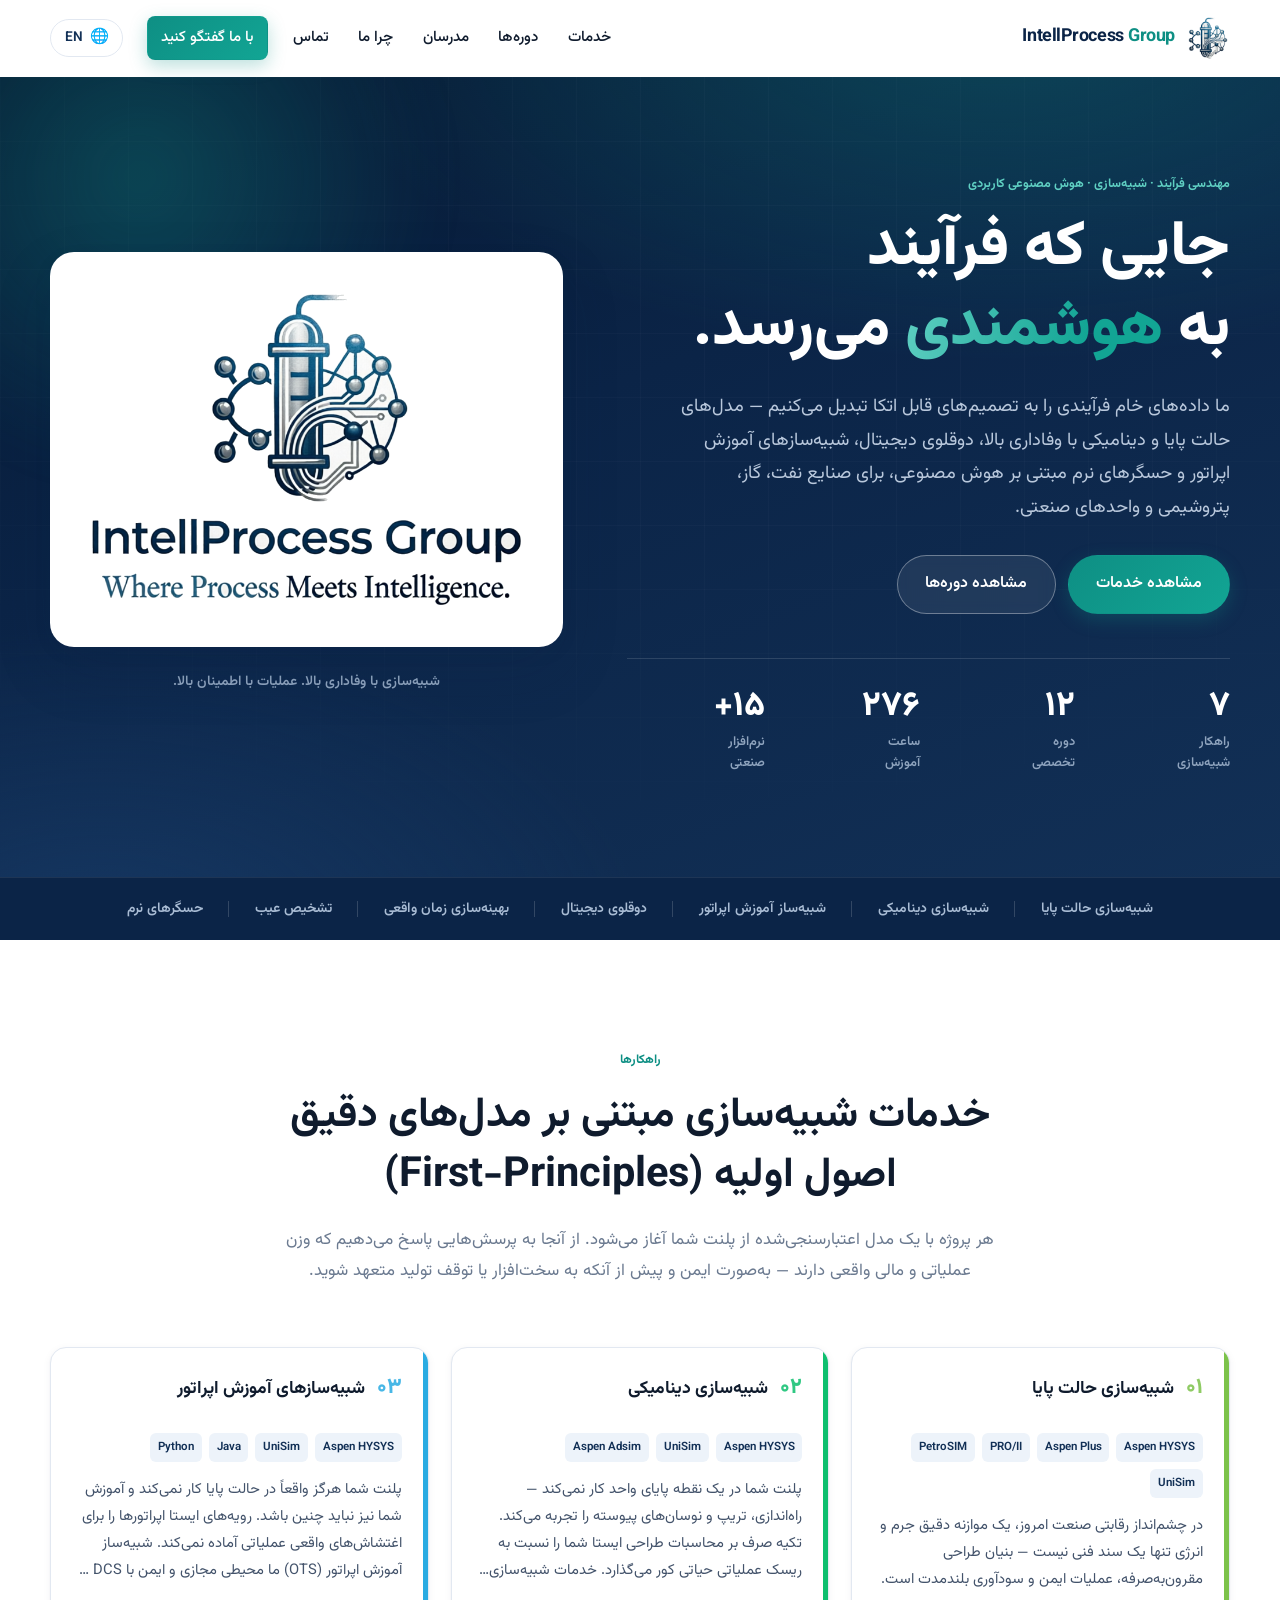
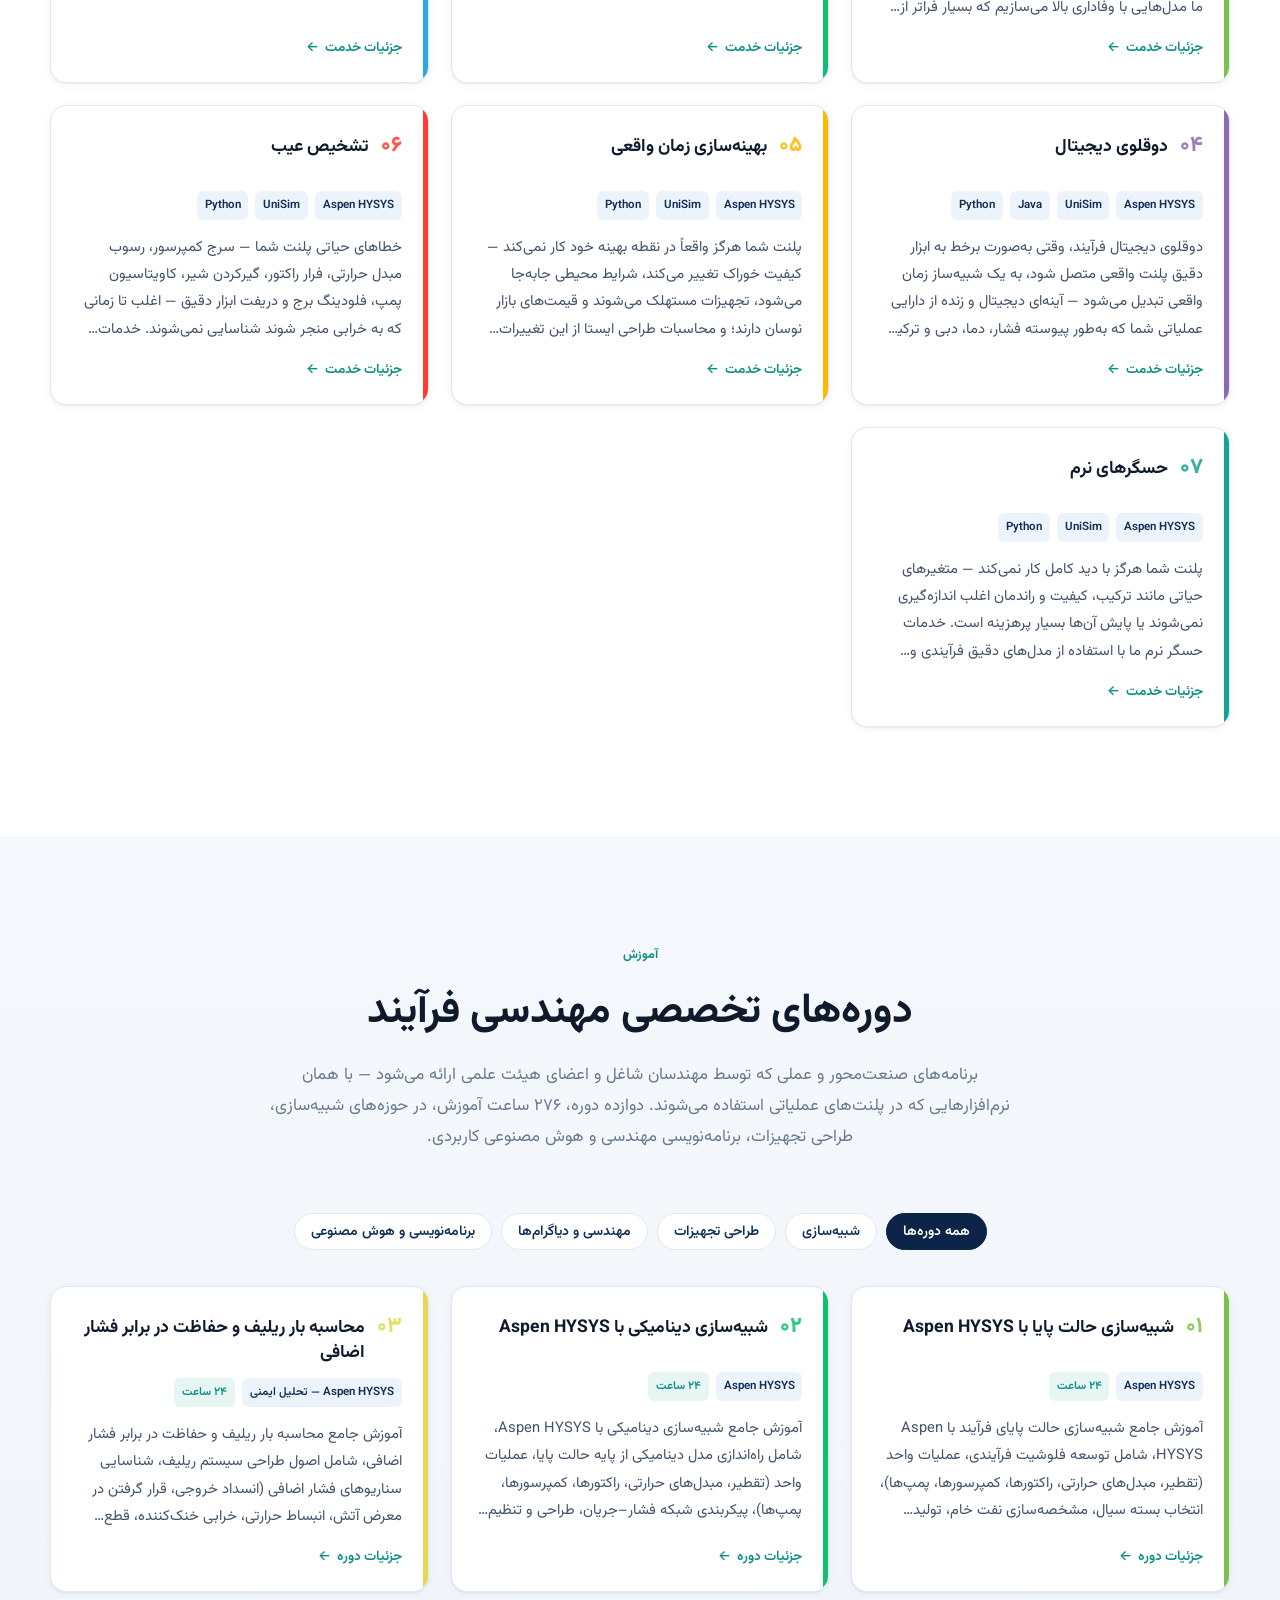
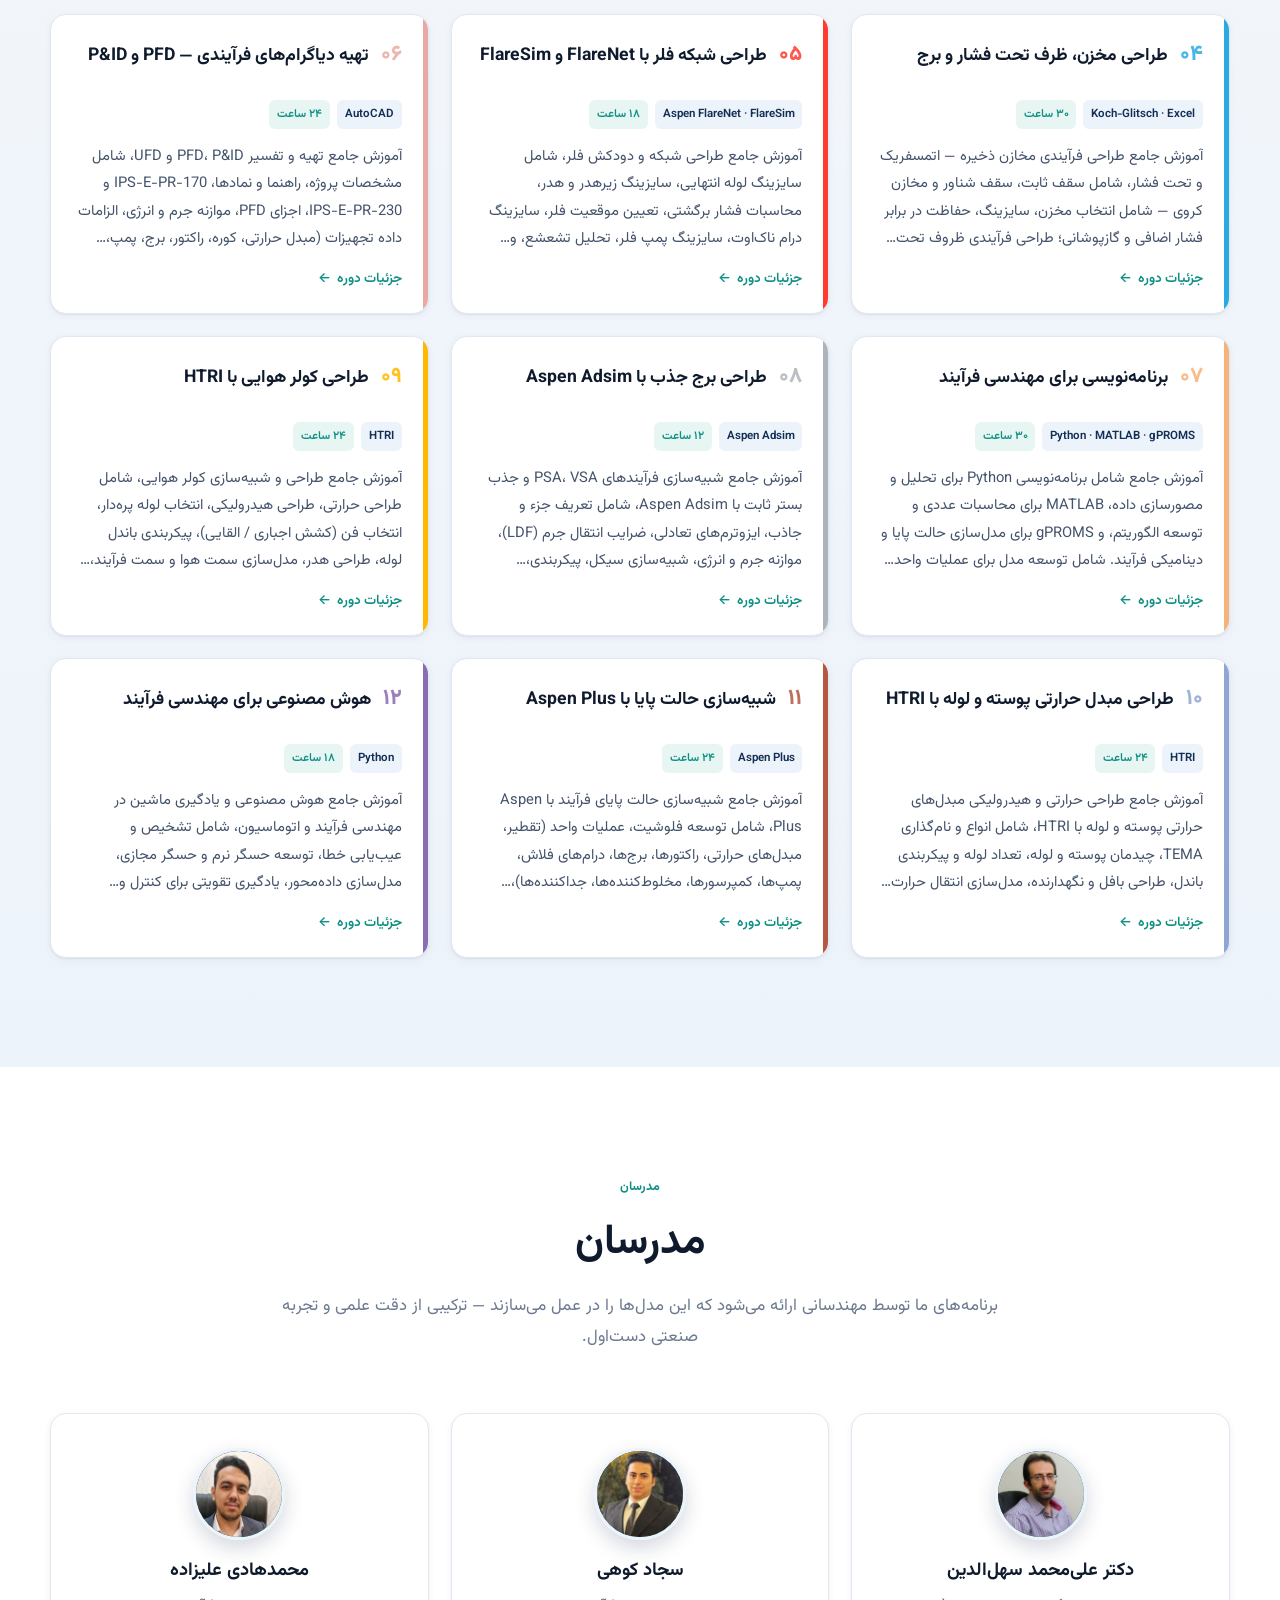
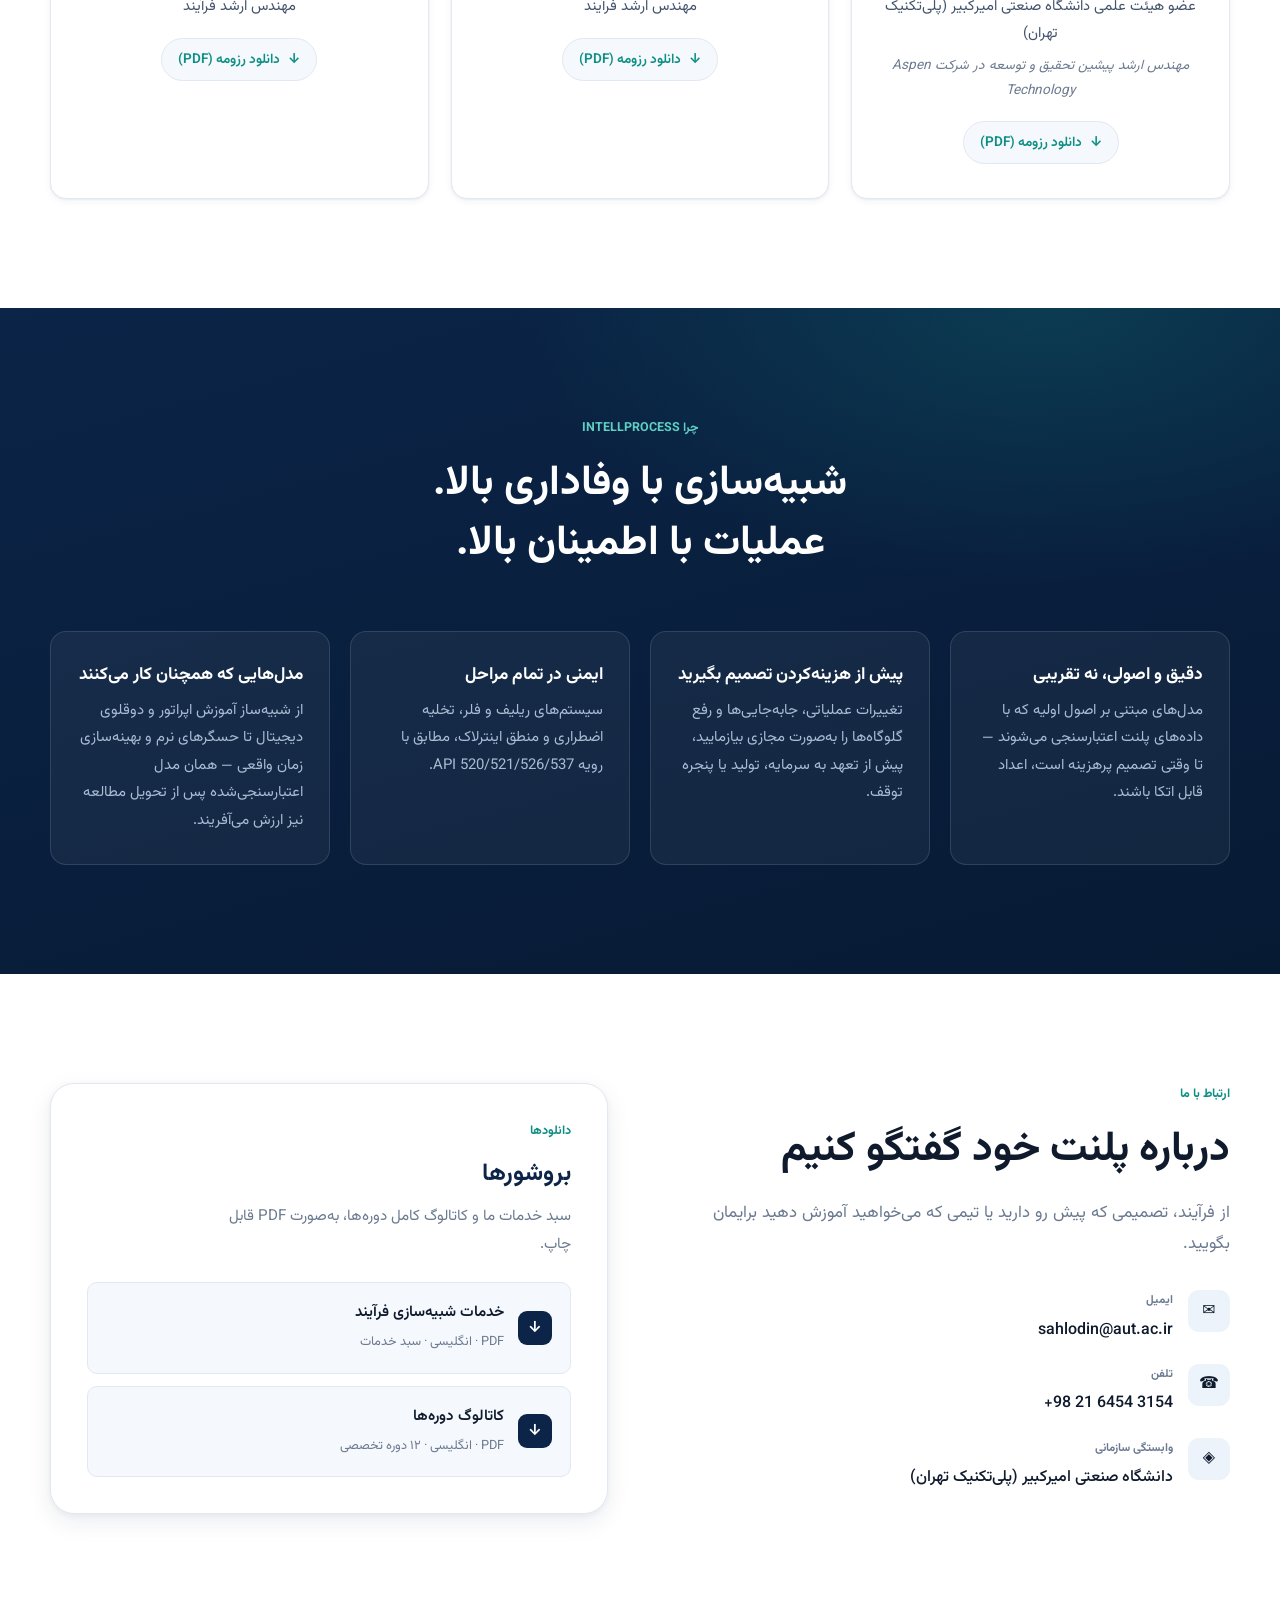
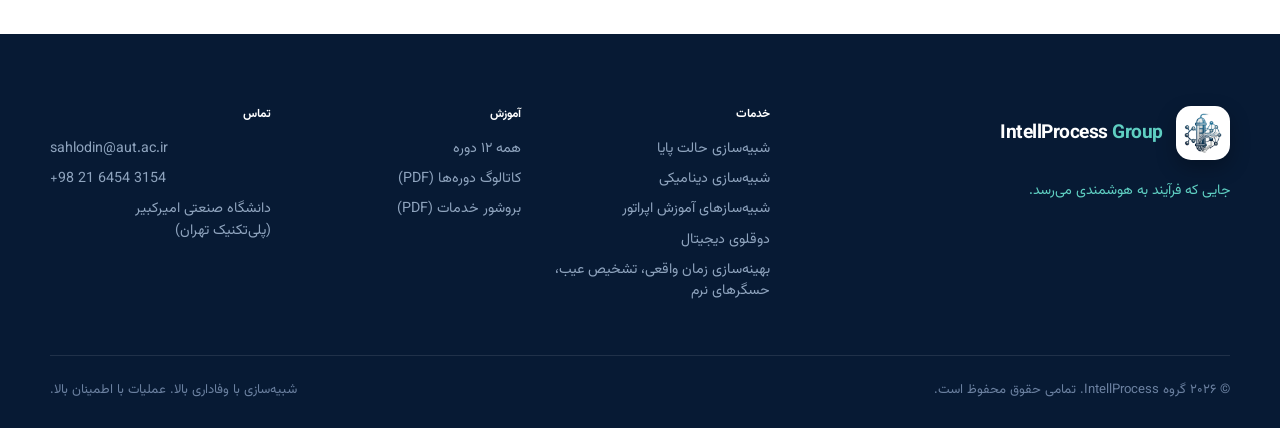
==== commit df924b30: "Update index.html" ====
--- a/index.html
+++ b/index.html
@@ -609,9 +609,7 @@
         <p class="eyebrow">ارتباط با ما</p>
         <h2 class="section__title">درباره پلنت خود گفتگو کنیم</h2>
         <p class="section__lede">
-          از فرآیند، تصمیمی که پیش رو دارید یا تیمی که می‌خواهید آموزش دهید برایمان بگویید. با یک
-          محدوده کاری و ارزیابی صادقانه از آنچه شبیه‌سازی می‌تواند — و نمی‌تواند — پاسخ دهد
-          بازمی‌گردیم.
+          از فرآیند، تصمیمی که پیش رو دارید یا تیمی که می‌خواهید آموزش دهید برایمان بگویید.
         </p>
 
         <ul class="contact__list">
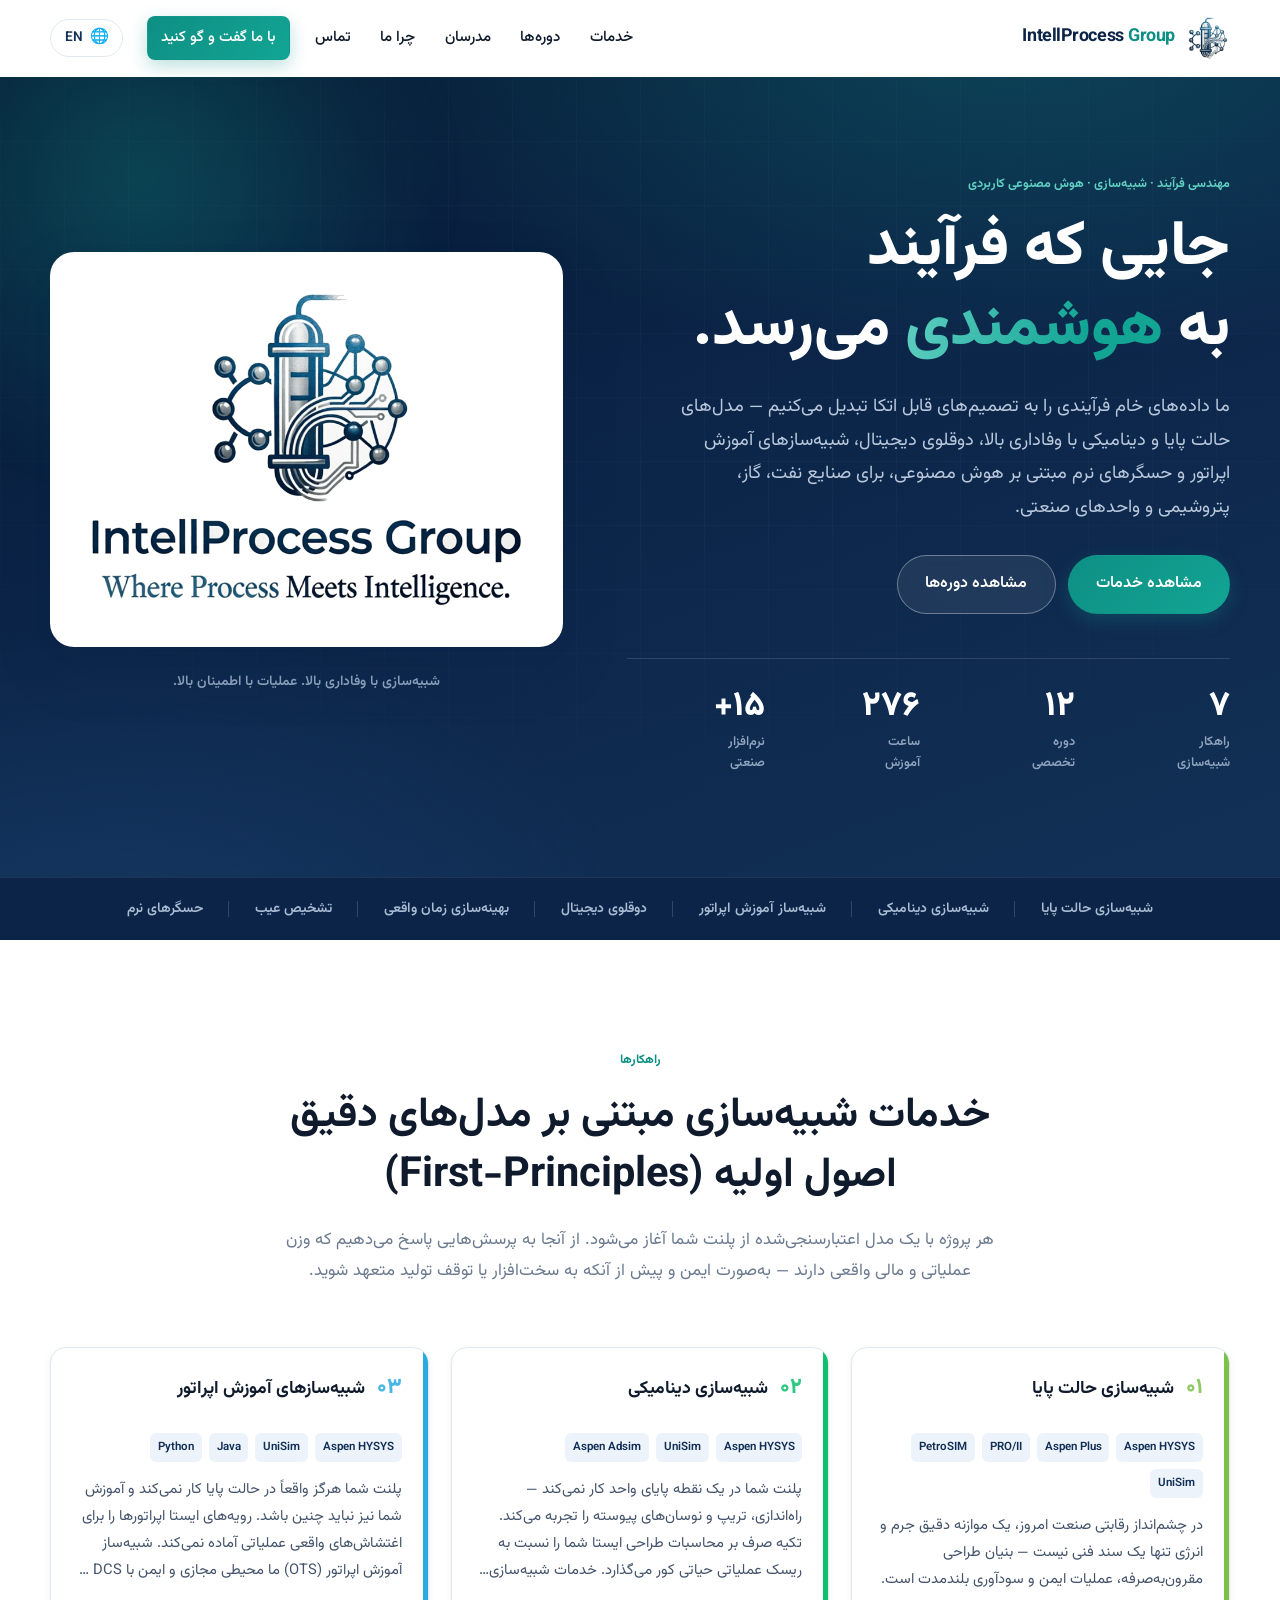
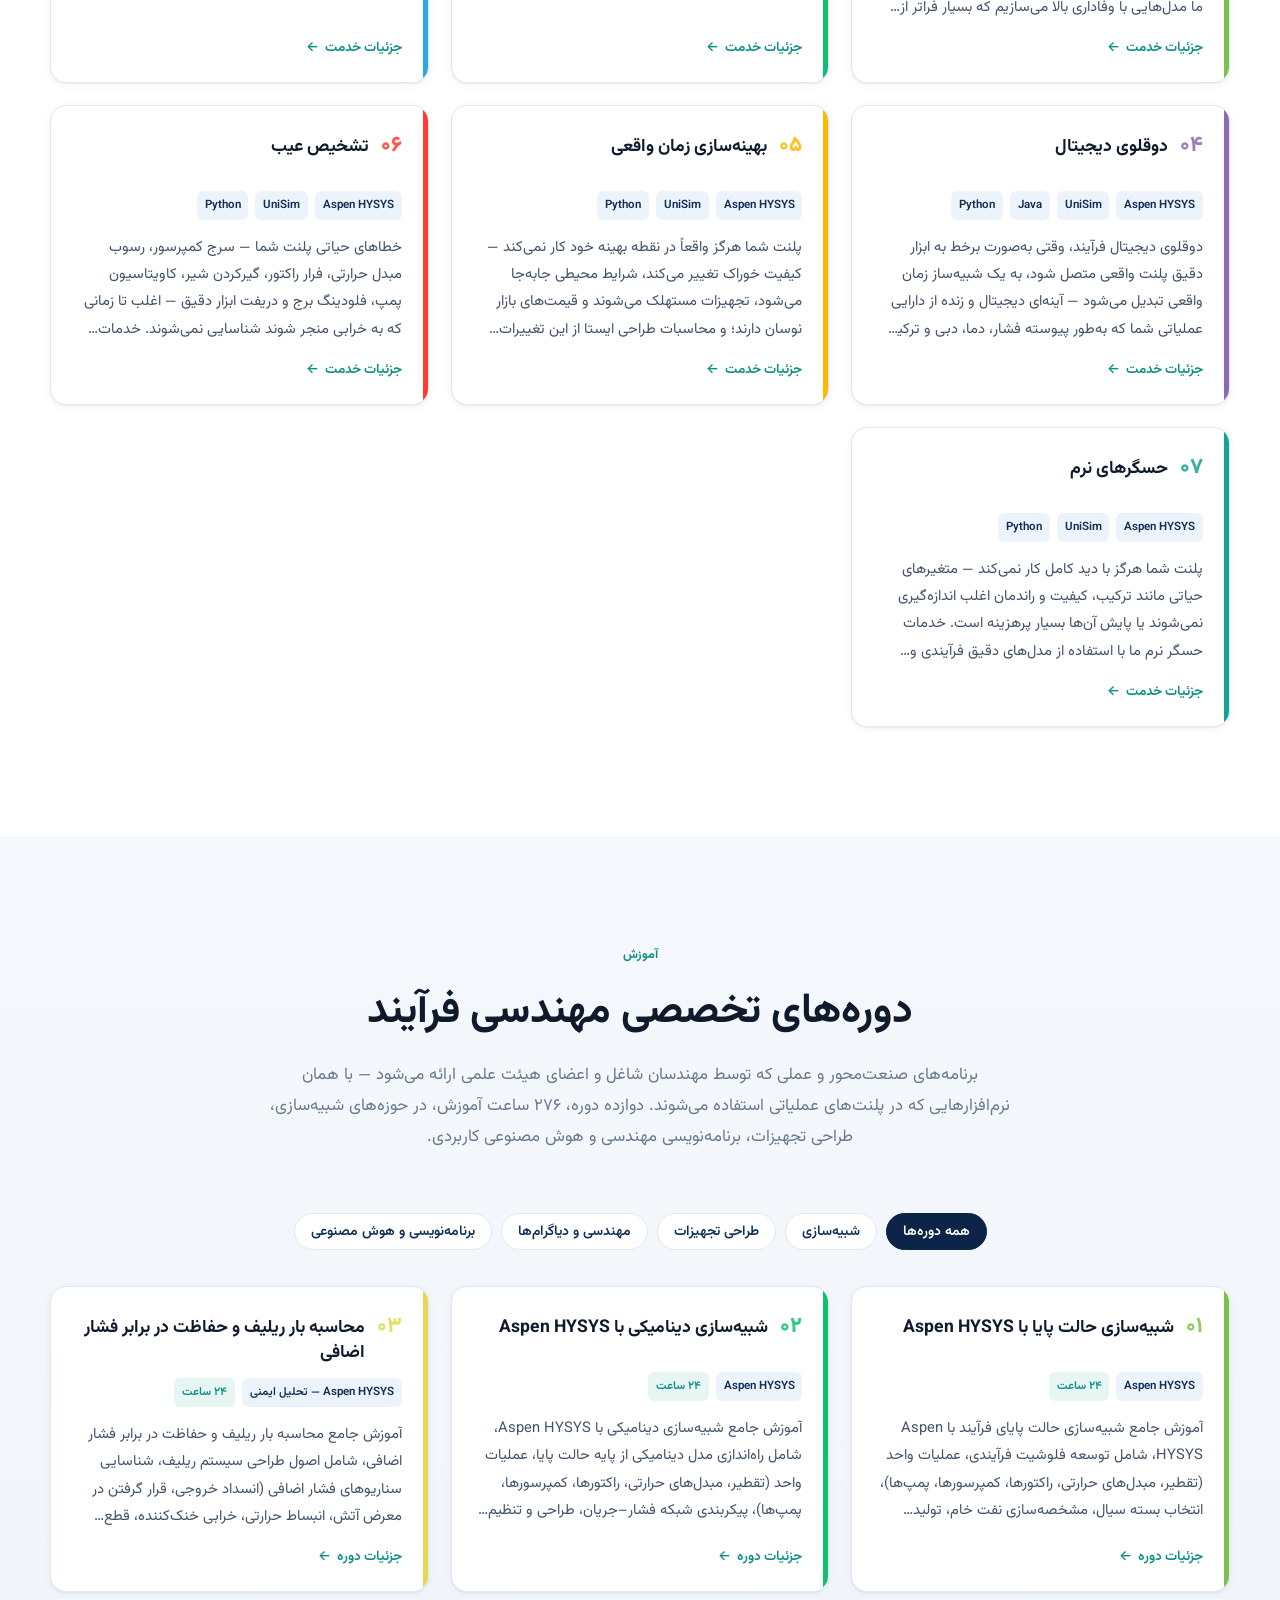
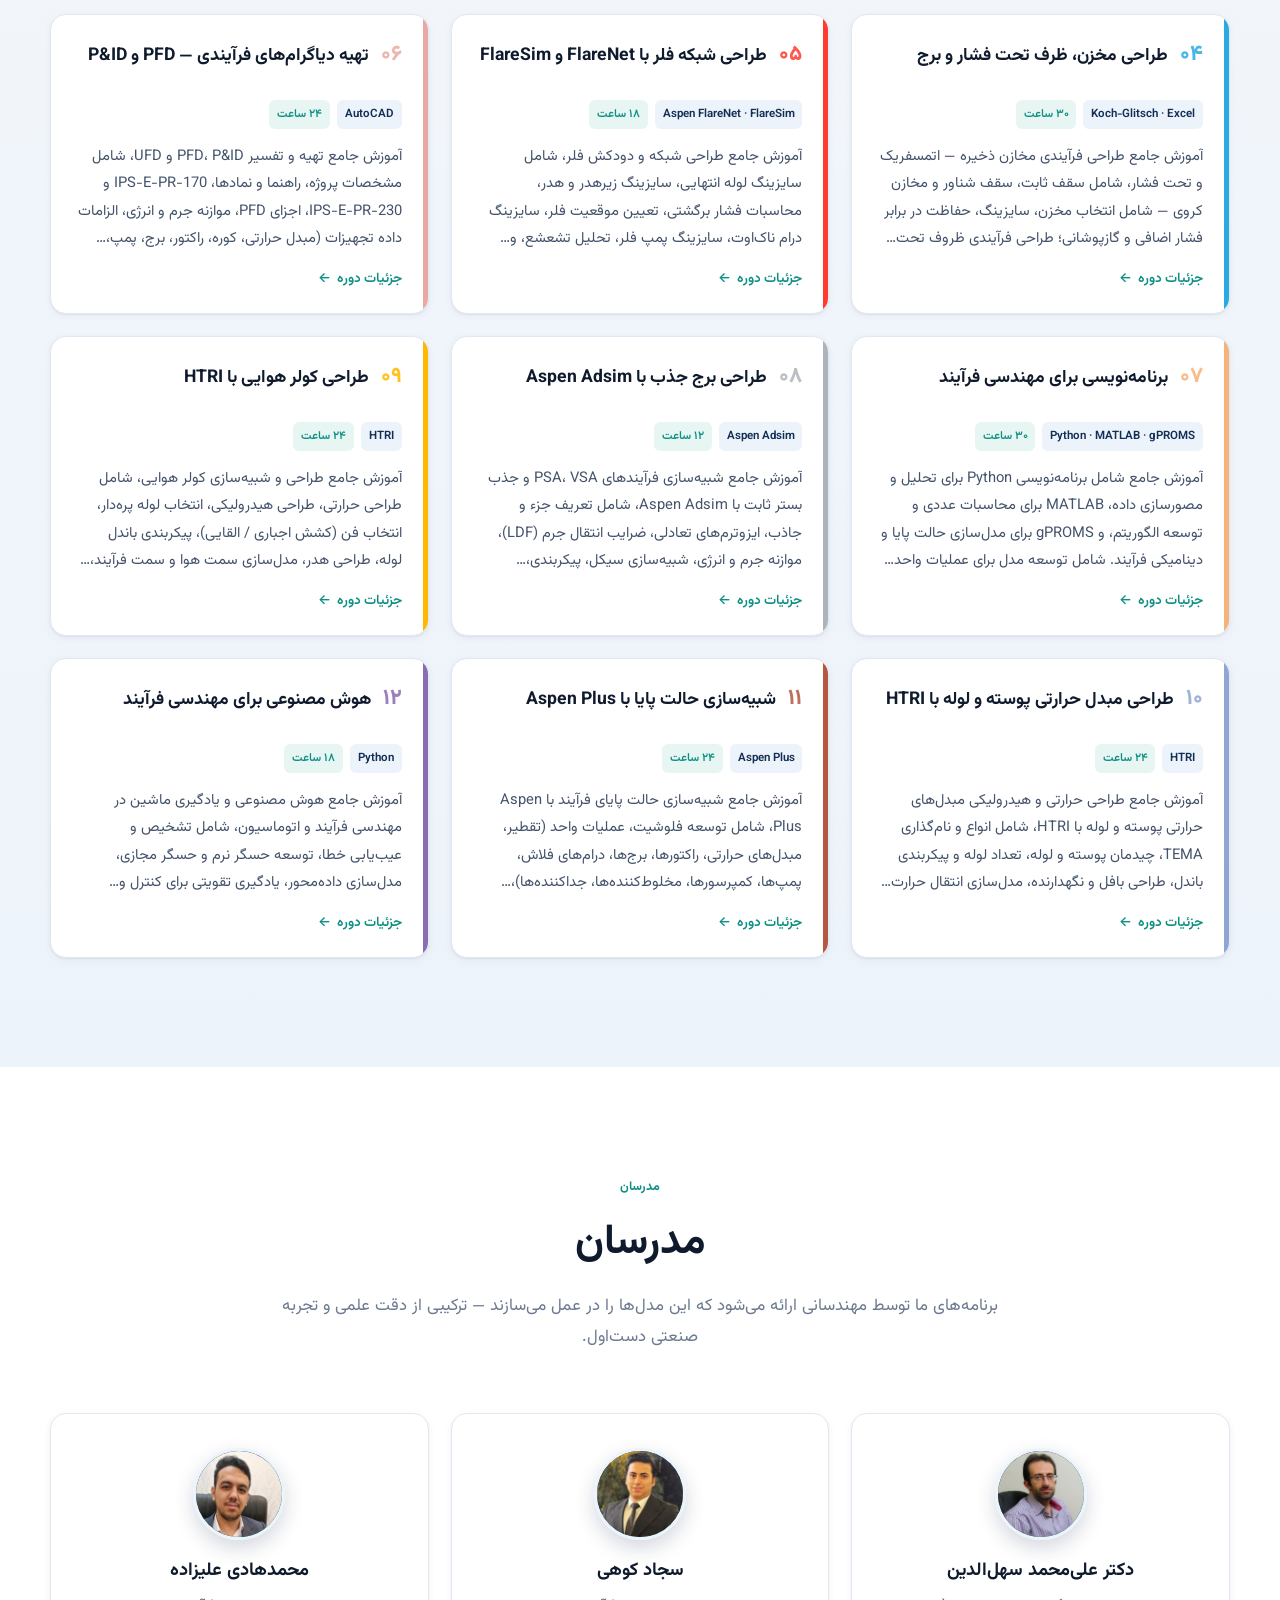
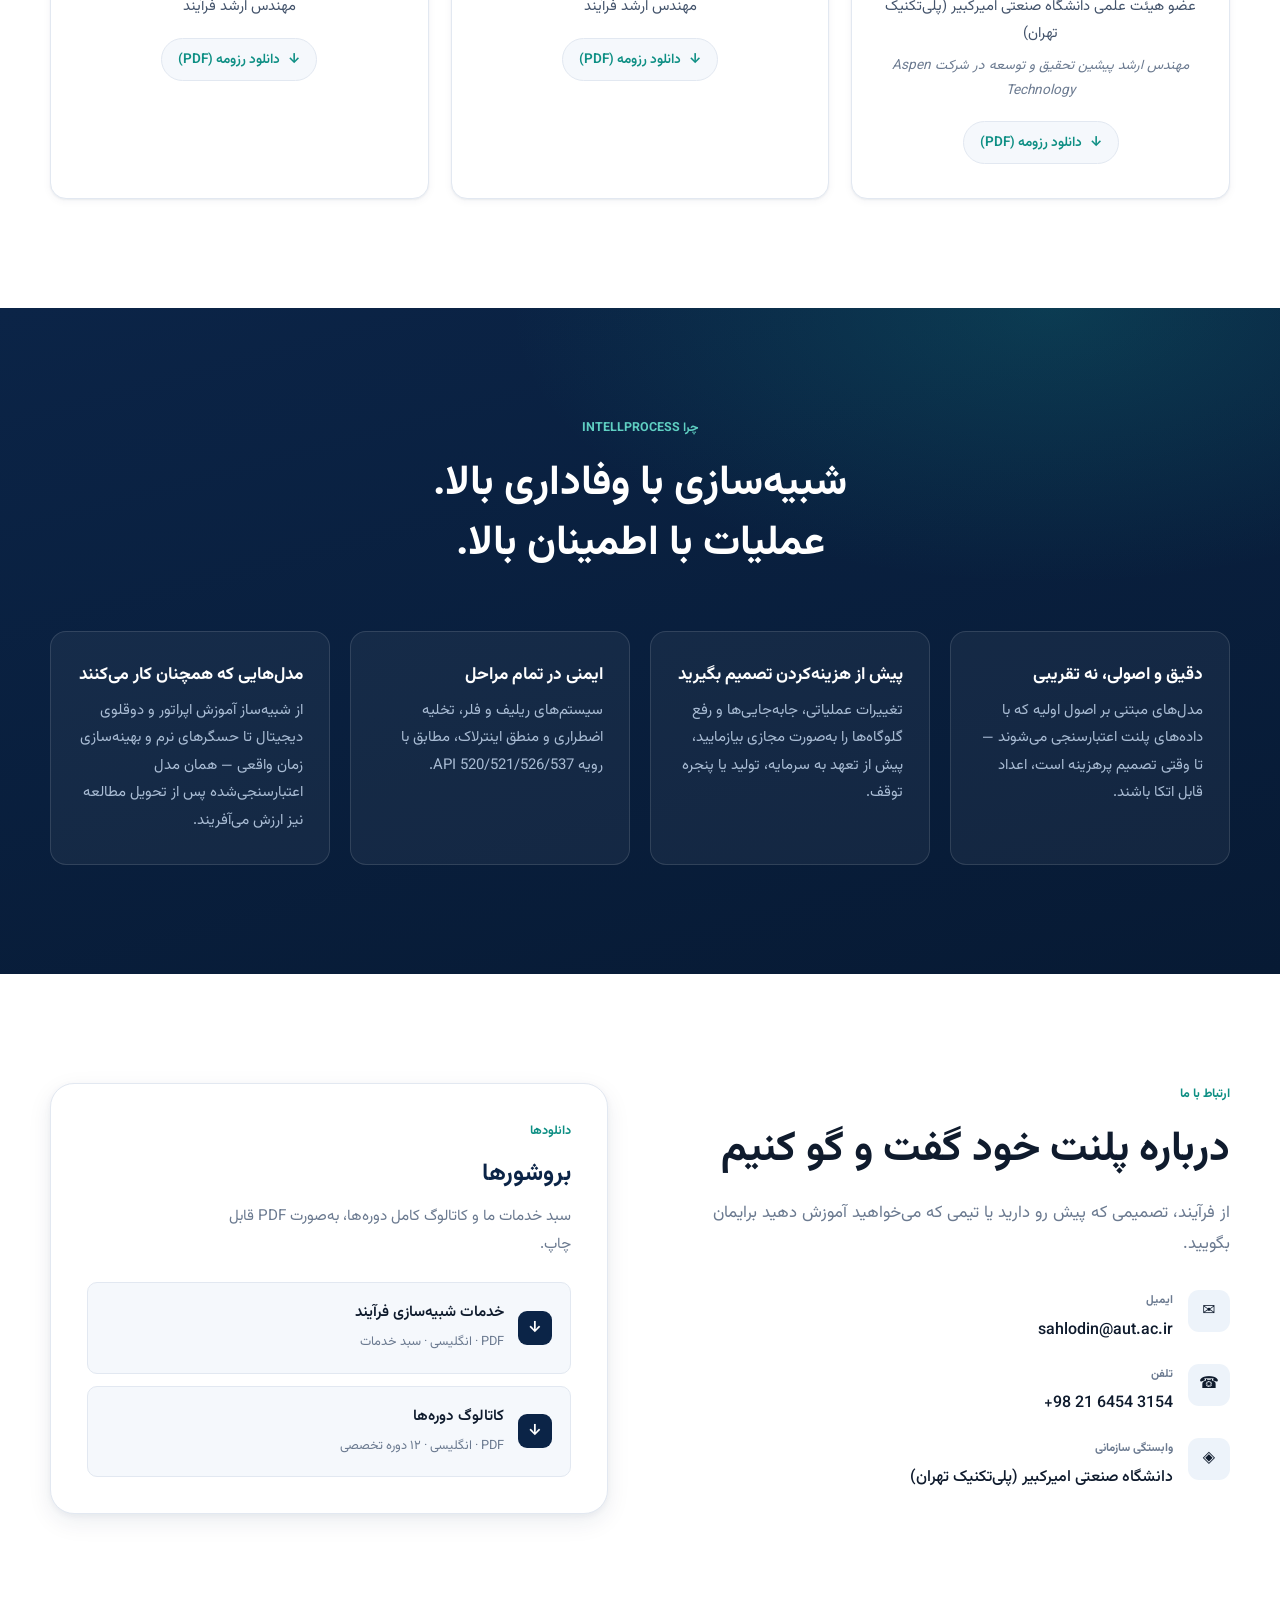
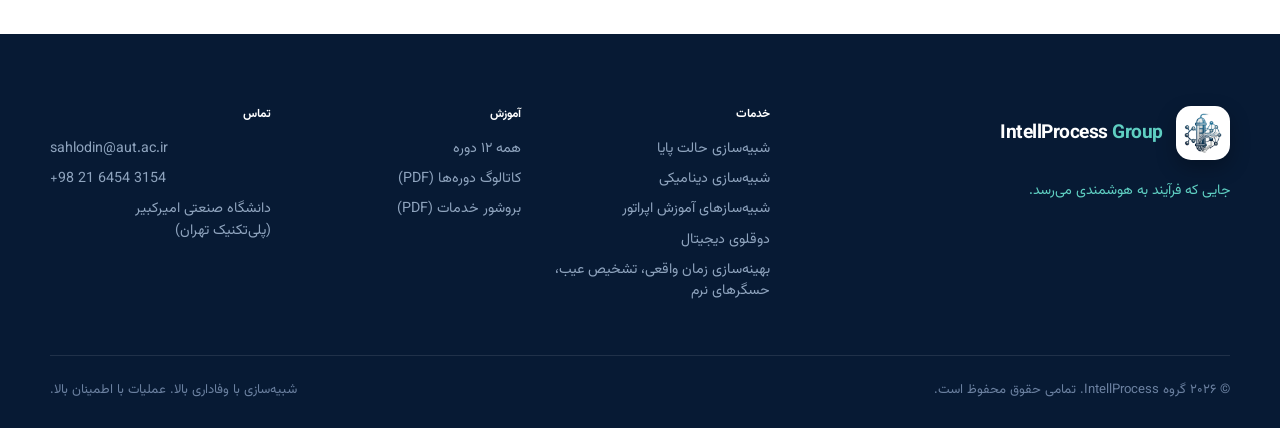
==== commit b0113529: "Update index.html" ====
--- a/index.html
+++ b/index.html
@@ -36,7 +36,7 @@
       <a href="#instructors">مدرسان</a>
       <a href="#approach">چرا ما</a>
       <a href="#contact">تماس</a>
-      <a class="btn btn--primary nav__cta" href="#contact">با ما گفتگو کنید</a>
+      <a class="btn btn--primary nav__cta" href="#contact">با ما گفت و گو کنید</a>
     </nav>
 
     <a class="lang" href="en.html" hreflang="en" lang="en" aria-label="Switch language to English">
@@ -607,7 +607,7 @@
     <div class="wrap contact">
       <div class="contact__copy reveal">
         <p class="eyebrow">ارتباط با ما</p>
-        <h2 class="section__title">درباره پلنت خود گفتگو کنیم</h2>
+        <h2 class="section__title">درباره پلنت خود گفت و گو کنیم</h2>
         <p class="section__lede">
           از فرآیند، تصمیمی که پیش رو دارید یا تیمی که می‌خواهید آموزش دهید برایمان بگویید.
         </p>
